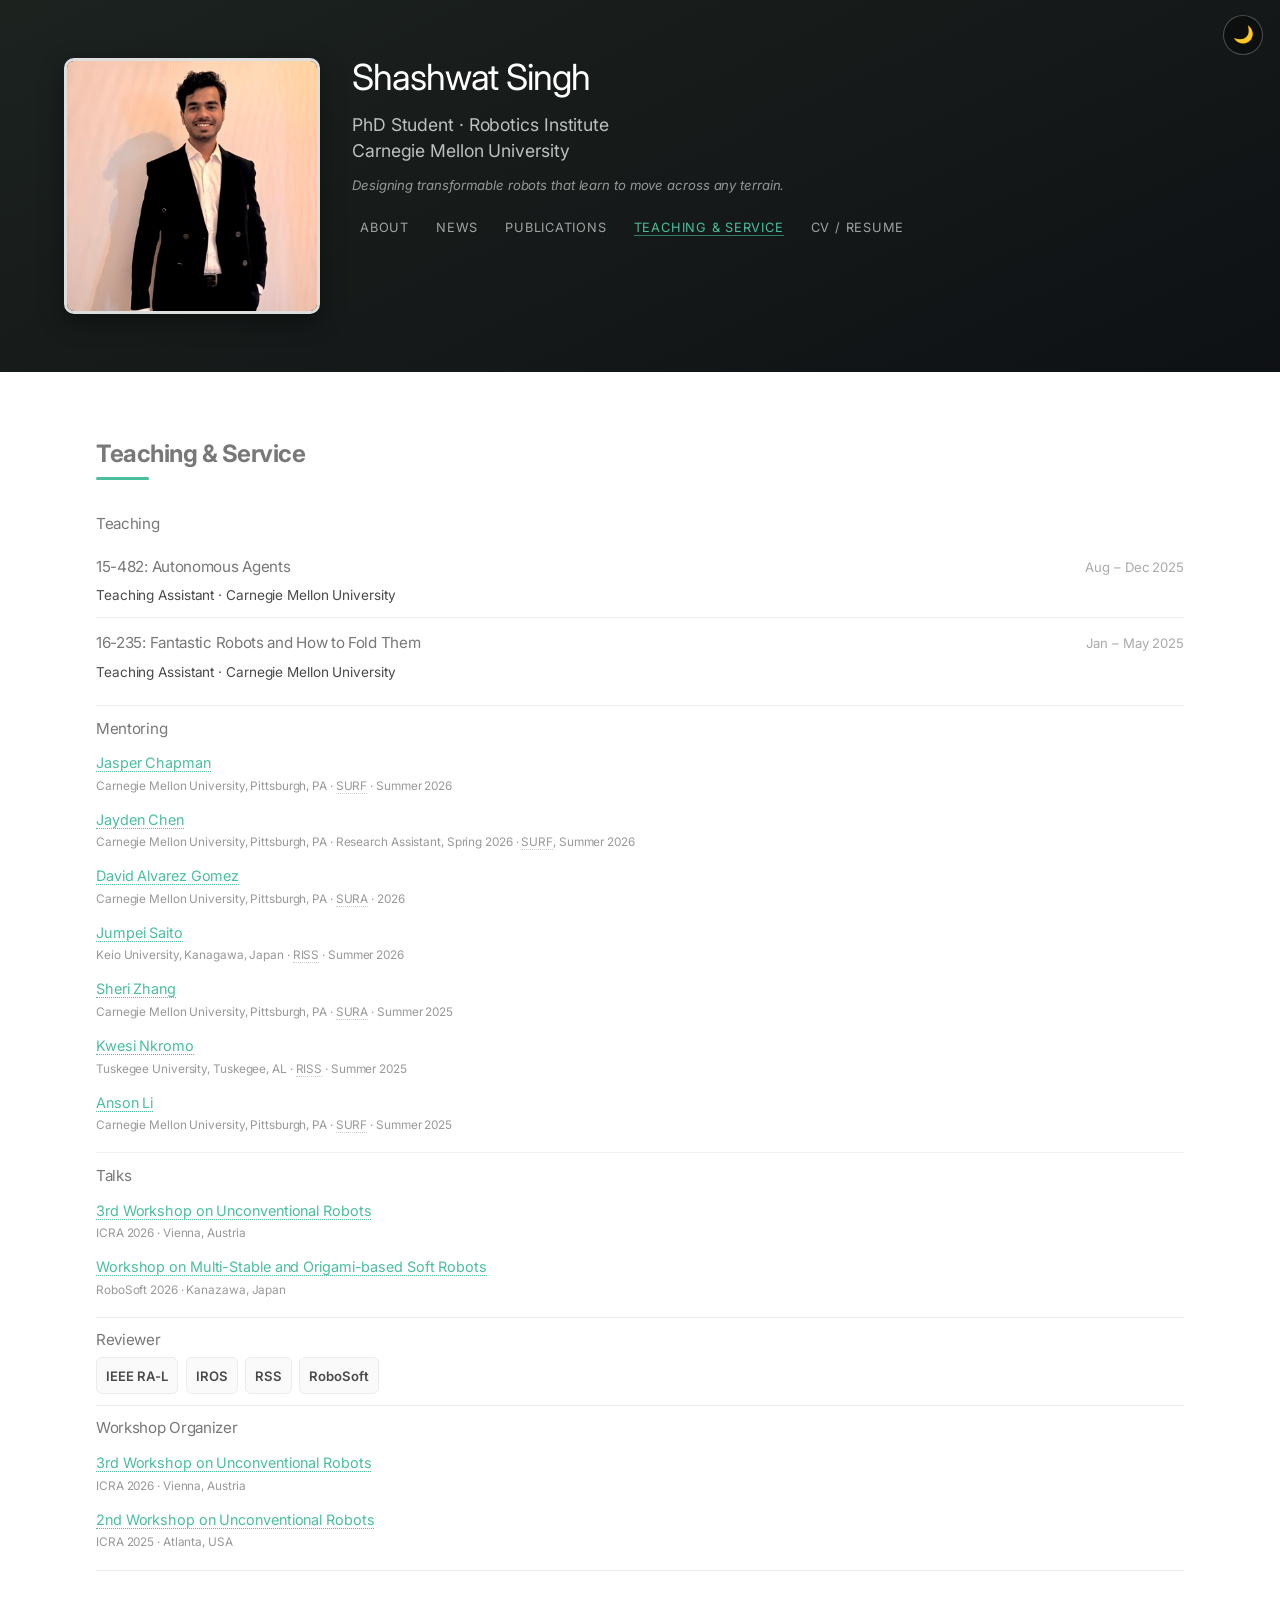
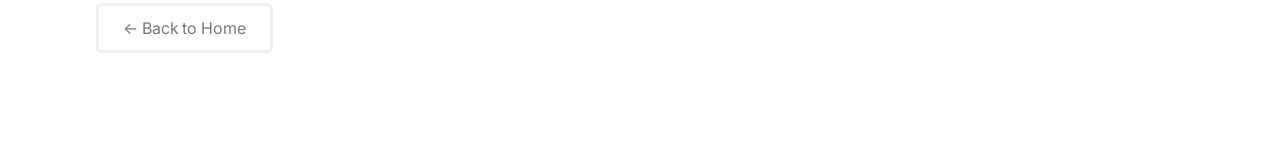
==== teaching-service.html @ 006ed3b5 "mentoring information" ====
<!DOCTYPE HTML>
<html lang="en">
	<head>
		<title>Teaching &amp; Service — Shashwat Singh</title>
		<meta charset="utf-8" />
		<meta name="viewport" content="width=device-width, initial-scale=1" />

		<!-- SEO -->
		<meta name="description" content="Academic service of Shashwat Singh — invited talks, journal and conference reviewing (RA-L, IROS, RSS, RoboSoft), and workshop organization on unconventional robots." />
		<meta name="author" content="Shashwat Singh" />
		<link rel="canonical" href="https://shashwatsing.github.io/shashwat/teaching-service.html" />

		<!-- Open Graph / social sharing -->
		<meta property="og:type" content="website" />
		<meta property="og:title" content="Teaching &amp; Service — Shashwat Singh" />
		<meta property="og:description" content="Teaching assistantships at CMU, undergraduate mentoring, invited talks, reviewing, and workshop organization." />
		<meta property="og:image" content="https://shashwatsing.github.io/shashwat/images/shashwat.JPG" />
		<meta property="og:url" content="https://shashwatsing.github.io/shashwat/teaching-service.html" />

		<!-- Twitter Card -->
		<meta name="twitter:card" content="summary_large_image" />
		<meta name="twitter:title" content="Teaching &amp; Service — Shashwat Singh" />
		<meta name="twitter:description" content="Teaching assistantships at CMU, undergraduate mentoring, invited talks, reviewing, and workshop organization." />
		<meta name="twitter:image" content="https://shashwatsing.github.io/shashwat/images/shashwat.JPG" />

		<!-- Favicon (inline SVG, no extra file needed) -->
		<link rel="icon" href="data:image/svg+xml,%3Csvg xmlns='http://www.w3.org/2000/svg' viewBox='0 0 100 100'%3E%3Crect width='100' height='100' rx='20' fill='%2349bf9d'/%3E%3Ctext x='50' y='68' font-size='60' font-family='Arial,sans-serif' font-weight='bold' text-anchor='middle' fill='white'%3ES%3C/text%3E%3C/svg%3E" />

		<!-- Typography -->
		<link rel="preconnect" href="https://fonts.googleapis.com" />
		<link rel="preconnect" href="https://fonts.gstatic.com" crossorigin />
		<link rel="stylesheet" href="https://fonts.googleapis.com/css2?family=Inter:wght@400;500;600;700;800&display=swap" />

		<link rel="stylesheet" href="assets/css/main.css" />
		<link rel="stylesheet" href="assets/css/custom.css" />
		<script>
			(function() {
				var saved = localStorage.getItem('theme');
				var prefersDark = window.matchMedia && window.matchMedia('(prefers-color-scheme: dark)').matches;
				if (saved === 'dark' || (!saved && prefersDark)) {
					document.documentElement.classList.add('dark-mode');
				}
			})();
		</script>
	</head>
	<body class="is-preload">

		<button id="theme-toggle" aria-label="Toggle dark/light mode">🌙</button>

		<!-- Header Banner -->
		<header id="header">
			<div class="inner">
				<div class="profile-photo">
					<img src="images/shashwat.JPG" alt="Shashwat Singh" />
				</div>
				<div class="profile-intro">
					<h1>Shashwat Singh</h1>
					<p class="profile-role">
						PhD Student &middot; Robotics Institute<br />
						Carnegie Mellon University
					</p>
					<p class="profile-tagline">
						Designing transformable robots that learn to move across any terrain.
					</p>
					<nav>
						<ul>
							<li><a href="index.html#about">About</a></li>
							<li><a href="index.html#news">News</a></li>
							<li><a href="index.html#publications">Publications</a></li>
								<li><a href="teaching-service.html" class="nav-current">Teaching &amp; Service</a></li>
							<li><a href="assets/docs/resume.pdf" target="_blank">CV / Resume</a></li>
						</ul>
					</nav>
					<ul class="icons" style="margin-top: 0.9em;">
						<li><a href="mailto:shashwa3@andrew.cmu.edu" class="icon solid fa-envelope"><span class="label">Email</span></a></li>
						<li><a href="https://scholar.google.com/citations?user=gsQYr64AAAAJ&hl=en" class="icon solid fa-graduation-cap"><span class="label">Google Scholar</span></a></li>
						<li><a href="https://github.com/shashwatsing" class="icon brands fa-github"><span class="label">Github</span></a></li>
						<li><a href="https://www.linkedin.com/in/shashwat-1singh" class="icon brands fa-linkedin"><span class="label">LinkedIn</span></a></li>
						<li><a href="https://x.com/ShashwatRa" class="icon brands fa-x-twitter"><span class="label">X (Twitter)</span></a></li>
					</ul>
				</div>
			</div>
		</header>

		<!-- Main -->
		<div id="main">

			<!-- Teaching & Service -->
			<section id="service">
				<h2>Teaching &amp; Service</h2>

				<div class="service-block">
					<h4>Teaching</h4>
					<div class="teaching-entry">
						<div class="teaching-info">
							<h4>15-482: Autonomous Agents</h4>
							<p>Teaching Assistant &middot; Carnegie Mellon University</p>
						</div>
						<span class="teaching-period">Aug – Dec 2025</span>
					</div>
					<div class="teaching-entry">
						<div class="teaching-info">
							<h4>16-235: Fantastic Robots and How to Fold Them</h4>
							<p>Teaching Assistant &middot; Carnegie Mellon University</p>
						</div>
						<span class="teaching-period">Jan – May 2025</span>
					</div>
				</div>

				<div class="service-block">
					<h4>Mentoring</h4>
					<ul>
						<li>
							<a href="https://www.linkedin.com/in/jasper-chapman/">Jasper Chapman</a>
							<div class="service-note">Carnegie Mellon University, Pittsburgh, PA &middot; <a href="https://www.cmu.edu/uro/summer%20research%20fellowships/SURF/">SURF</a> &middot; Summer 2026</div>
						</li>
						<li>
							<a href="https://www.linkedin.com/in/jayden-chen-3038a22a7/">Jayden Chen</a>
							<div class="service-note">Carnegie Mellon University, Pittsburgh, PA &middot; Research Assistant, Spring 2026 &middot; <a href="https://www.cmu.edu/uro/summer%20research%20fellowships/SURF/">SURF</a>, Summer 2026</div>
						</li>
						<li>
							<a href="https://www.linkedin.com/in/davidalvgom/">David Alvarez Gomez</a>
							<div class="service-note">Carnegie Mellon University, Pittsburgh, PA &middot; <a href="https://www.cmu.edu/uro/summer%20research%20fellowships/sura/index.html">SURA</a> &middot; 2026</div>
						</li>
						<li>
							<a href="https://jumpei.dev/about/">Jumpei Saito</a>
							<div class="service-note">Keio University, Kanagawa, Japan &middot; <a href="https://riss.ri.cmu.edu">RISS</a> &middot; Summer 2026</div>
						</li>
						<li>
							<a href="https://www.linkedin.com/in/sheri-zhang/">Sheri Zhang</a>
							<div class="service-note">Carnegie Mellon University, Pittsburgh, PA &middot; <a href="https://www.cmu.edu/uro/summer%20research%20fellowships/sura/index.html">SURA</a> &middot; Summer 2025</div>
						</li>
						<li>
							<a href="https://www.linkedin.com/in/kwesi-nkromo-184957307/">Kwesi Nkromo</a>
							<div class="service-note">Tuskegee University, Tuskegee, AL &middot; <a href="https://riss.ri.cmu.edu">RISS</a> &middot; Summer 2025</div>
						</li>
						<li>
							<a href="https://www.linkedin.com/in/anson4-li/">Anson Li</a>
							<div class="service-note">Carnegie Mellon University, Pittsburgh, PA &middot; <a href="https://www.cmu.edu/uro/summer%20research%20fellowships/SURF/">SURF</a> &middot; Summer 2025</div>
						</li>
					</ul>
				</div>

				<div class="service-block">
					<h4>Talks</h4>
					<ul>
						<li>
							<a href="https://sites.google.com/andrew.cmu.edu/icra26-3rd-unconv-robots/home">3rd Workshop on Unconventional Robots</a>
							<div class="service-note">ICRA 2026 &middot; Vienna, Austria</div>
						</li>
						<li>
							<a href="https://www.bimultistabilityworkshop.com">Workshop on Multi-Stable and Origami-based Soft Robots</a>
							<div class="service-note">RoboSoft 2026 &middot; Kanazawa, Japan</div>
						</li>
					</ul>
				</div>

				<div class="service-block">
					<h4>Reviewer</h4>
					<div class="service-venues">
						<span class="service-venue">IEEE RA-L</span>
						<span class="service-venue">IROS</span>
						<span class="service-venue">RSS</span>
						<span class="service-venue">RoboSoft</span>
					</div>
				</div>

				<div class="service-block">
					<h4>Workshop Organizer</h4>
					<ul>
						<li>
							<a href="https://sites.google.com/andrew.cmu.edu/icra26-3rd-unconv-robots/home">3rd Workshop on Unconventional Robots</a>
							<div class="service-note">ICRA 2026 &middot; Vienna, Austria</div>
						</li>
						<li>
							<a href="https://sites.google.com/andrew.cmu.edu/2nd-unconventional-robots/home">2nd Workshop on Unconventional Robots</a>
							<div class="service-note">ICRA 2025 &middot; Atlanta, USA</div>
						</li>
					</ul>
				</div>

				<ul class="actions" style="margin-top: 2em;">
					<li><a href="index.html" class="button">&larr; Back to Home</a></li>
				</ul>
			</section>

		</div>

		<script src="assets/js/site.js"></script>

		<!-- Scripts -->
		<script src="assets/js/jquery.min.js"></script>
		<script src="assets/js/jquery.poptrox.min.js"></script>
		<script src="assets/js/browser.min.js"></script>
		<script src="assets/js/breakpoints.min.js"></script>
		<script src="assets/js/util.js"></script>
		<script src="assets/js/main.js"></script>

	</body>
</html>
---- assets/css/custom.css ----
/* ── Dark mode ── */
html.dark-mode body {
	background: #1a1a1a;
}
html.dark-mode body,
html.dark-mode input,
html.dark-mode select,
html.dark-mode textarea {
	color: #b8b8b8;
}
html.dark-mode strong, html.dark-mode b { color: #d0d0d0; }
html.dark-mode h1, html.dark-mode h2, html.dark-mode h3,
html.dark-mode h4, html.dark-mode h5, html.dark-mode h6 { color: #c8c8c8; }
html.dark-mode hr { border-bottom-color: #2a2a2a; }
html.dark-mode code { background: #242424; border-color: #333; }
html.dark-mode .box { border-color: #2a2a2a; }
html.dark-mode ul.alt li { border-top-color: #2a2a2a; }
html.dark-mode .button,
html.dark-mode input[type="submit"],
html.dark-mode input[type="reset"],
html.dark-mode input[type="button"] { border-color: #444; color: #aaa !important; }
html.dark-mode .button:hover,
html.dark-mode input[type="submit"]:hover,
html.dark-mode input[type="reset"]:hover,
html.dark-mode input[type="button"]:hover { border-color: #49bf9d; color: #49bf9d !important; }
html.dark-mode table tbody tr { border-color: #2a2a2a; }
html.dark-mode table tbody tr:nth-child(2n+1) { background-color: #242424; }
html.dark-mode table th { color: #c0c0c0; }
html.dark-mode table thead { border-bottom-color: #2a2a2a; }
html.dark-mode #main > section { border-top-color: #2a2a2a; }
html.dark-mode header p { color: #888; }
/* inline-style overrides */
html.dark-mode .news-list li { border-bottom-color: #2a2a2a; }
html.dark-mode .pub-year { color: #c0c0c0; border-bottom-color: #2a2a2a; }
html.dark-mode .pub-title { color: #d8d8d8; }
html.dark-mode .pub-authors { color: #aaa; }
html.dark-mode .pub-authors strong { color: #d0d0d0; }
html.dark-mode .pub-venue { color: #888; }
html.dark-mode .pub-thumb img,
html.dark-mode .pub-thumb video { border-color: #2a2a2a; }
html.dark-mode .pub-thumb-placeholder { background: #242424; border-color: #333; color: #555; }
html.dark-mode .teaching-entry { border-bottom-color: #2a2a2a; }
html.dark-mode .teaching-info h4 { color: #c8c8c8; }
html.dark-mode .teaching-info p { color: #888; }
html.dark-mode .edu-entry h4 { color: #c8c8c8; }
html.dark-mode .edu-meta { color: #aaa; }
html.dark-mode hr.sec-divider { border-top-color: #2a2a2a; }

/* ── Toggle button ── */
#theme-toggle {
	position: fixed;
	top: 0.9em;
	right: 1em;
	z-index: 1000;
	background: rgba(0,0,0,0.35);
	border: 1px solid rgba(255,255,255,0.25);
	border-radius: 50%;
	width: 2.4em;
	height: 2.4em;
	cursor: pointer;
	display: flex;
	align-items: center;
	justify-content: center;
	font-size: 1.05em;
	line-height: 1;
	color: #fff;
	transition: background 0.2s;
	padding: 0;
}
#theme-toggle:hover { background: rgba(0,0,0,0.55); }

/* Navigation in header banner */
#header nav {
	margin-top: 1em;
}
#header nav ul {
	list-style: none;
	padding: 0;
	margin: 0;
	display: flex;
	flex-wrap: wrap;
	gap: 0.4em 1.2em;
}
#header nav ul li a {
	color: rgba(255,255,255,0.6);
	font-size: 0.8em;
	text-decoration: none;
	border-bottom: none;
	letter-spacing: 0.06em;
	text-transform: uppercase;
	transition: color 0.2s;
}
#header nav ul li a:hover {
	color: #fff;
}

/* Section spacing */
#main section {
	margin-bottom: 3em;
}

/* News — vertical timeline */
.news-list {
	list-style: none;
	padding: 0;
	margin: 0;
	position: relative;
}
/* the running line */
.news-list::before {
	content: "";
	position: absolute;
	left: 6em;
	top: 0.9em;
	bottom: 0.9em;
	width: 2px;
	background: #e6e6e6;
}
.news-list li {
	position: relative;
	display: flex;
	gap: 0;
	padding: 0.5em 0;
	align-items: baseline;
	font-size: 0.95em;
}
.news-date {
	width: 6em;
	min-width: 6em;
	padding-right: 1em;
	text-align: right;
	white-space: nowrap;
	color: #aaa;
	font-size: 0.85em;
	flex-shrink: 0;
}
.news-list li > span:last-child {
	flex: 1;
	padding-left: 1.4em;
}
.award-badge {
	font-weight: 600;
}

html.dark-mode .news-list::before { background: #333; }

/* Scrollable window — ~4 items, scroll for the rest */
.news-scroll {
	max-height: 11em;
	overflow-y: auto;
	padding-right: 0.6em;
	scrollbar-width: thin;
	scrollbar-color: #cfcfcf transparent;
}
.news-scroll::-webkit-scrollbar { width: 7px; }
.news-scroll::-webkit-scrollbar-thumb {
	background: #cfcfcf;
	border-radius: 4px;
}
.news-scroll::-webkit-scrollbar-track { background: transparent; }
html.dark-mode .news-scroll { scrollbar-color: #3a3a3a transparent; }
html.dark-mode .news-scroll::-webkit-scrollbar-thumb { background: #3a3a3a; }

/* Publications */
.pub-year {
	font-size: 1.1em;
	font-weight: 700;
	color: #444;
	margin: 1.5em 0 0.8em;
	padding-bottom: 0.3em;
	border-bottom: 2px solid #eee;
}
.pub-entry {
	display: flex;
	gap: 1.2em;
	margin-bottom: 1.6em;
	align-items: flex-start;
}
.pub-thumb {
	flex: 0 0 260px;
	width: 260px;
}
.pub-thumb img {
	width: 100%;
	height: 160px;
	object-fit: cover;
	border-radius: 6px;
	display: block;
	border: 1px solid #e8e8e8;
}
.pub-thumb video {
	width: 100%;
	height: auto;
	border-radius: 6px;
	display: block;
	border: 1px solid #e8e8e8;
}
.pub-thumb-placeholder {
	width: 260px;
	height: 160px;
	background: #f4f4f4;
	border: 1px dashed #ccc;
	border-radius: 6px;
	display: flex;
	align-items: center;
	justify-content: center;
	color: #bbb;
	font-size: 2em;
}
.pub-content {
	flex: 1;
	border-left: 3px solid transparent;
	padding-left: 0.8em;
	transition: border-color 0.2s;
}
.pub-entry:hover .pub-content {
	border-left-color: #49bf9d;
}
.pub-title {
	font-weight: 600;
	color: #333;
	margin-bottom: 0.2em;
	line-height: 1.4;
}
.pub-authors {
	color: #666;
	font-size: 0.88em;
	margin-bottom: 0.15em;
}
.pub-authors strong {
	color: #222;
	font-weight: 700;
}
.pub-venue {
	color: #888;
	font-size: 0.85em;
	font-style: italic;
	margin-bottom: 0.4em;
}
.pub-links {
	display: flex;
	flex-wrap: wrap;
	gap: 0.4em;
	margin-top: 0.4em;
	align-items: center;
}
.pub-badge {
	display: inline-block;
	font-size: 0.78em;
	font-weight: 600;
	color: #b8860b;
	margin-top: 0.3em;
}

/* Education */
.edu-entry {
	margin-bottom: 1.2em;
}
.edu-entry h4 {
	margin-bottom: 0.1em;
	color: #333;
}
.edu-meta {
	color: #666;
	font-size: 0.88em;
	line-height: 1.5;
}
.edu-period {
	color: #aaa;
	font-size: 0.85em;
}

/* Teaching */
.teaching-entry {
	display: flex;
	justify-content: space-between;
	align-items: baseline;
	padding: 0.7em 0;
	border-bottom: 1px solid #f0f0f0;
	gap: 1em;
}
.teaching-entry:last-child {
	border-bottom: none;
}
.teaching-info h4 {
	margin: 0 0 0.1em;
	font-size: 0.95em;
}
.teaching-info p {
	margin: 0;
	color: #888;
	font-size: 0.85em;
}
.teaching-period {
	color: #aaa;
	font-size: 0.82em;
	white-space: nowrap;
	flex-shrink: 0;
}

/* Academic Service */
.service-block {
	padding: 0.7em 0;
	border-bottom: 1px solid #f0f0f0;
}
.service-block:last-child {
	border-bottom: none;
}
.service-block h4 {
	margin: 0 0 0.35em;
	font-size: 0.95em;
}
.service-block ul {
	list-style: none;
	margin: 0;
	padding: 0;
}
.service-block ul li {
	padding: 0.15em 0;
	font-size: 0.9em;
	color: #666;
}
.service-venues {
	display: flex;
	flex-wrap: wrap;
	gap: 0.45em;
	margin: 0;
}
.service-venue {
	display: inline-block;
	font-size: 0.82em;
	font-weight: 600;
	color: #4a4a4a;
	background: #fafafa;
	border: 1px solid #ececec;
	border-radius: 6px;
	padding: 0.25em 0.7em;
}
.service-note {
	color: #999;
	font-size: 0.82em;
	margin-top: 0.15em;
}
html.dark-mode .service-block { border-bottom-color: #2a2a2a; }
html.dark-mode .service-block h4 { color: #c8c8c8; }
html.dark-mode .service-block ul li { color: #a0a0a0; }
html.dark-mode .service-venue {
	color: #b8b8b8;
	background: #202020;
	border-color: #2c2c2c;
}
html.dark-mode .service-note { color: #777; }

hr.sec-divider {
	border: none;
	border-top: 1px solid #e8e8e8;
	margin: 1em 0 1.5em;
}

/* Profile photo — bigger, square */
#header .profile-photo {
	flex: 0 0 11em;
}
#header .profile-photo img {
	border-radius: 10px;
	height: 16em;
	width: 16em;
}

/* Social icons in header */
#header .icons a {
	color: rgba(255,255,255,0.5);
}
#header .icons a:hover {
	color: #fff;
}

/* ─────────────────────────────────────────────
   Refined academic polish — typography + cards
   ───────────────────────────────────────────── */

/* Typography: Inter everywhere, calmer reading rhythm */
body,
input, select, textarea {
	font-family: "Inter", "Source Sans Pro", Helvetica, sans-serif;
	letter-spacing: -0.006em;
}
h1, h2, h3, h4, h5, h6 {
	font-family: "Inter", "Source Sans Pro", Helvetica, sans-serif;
	letter-spacing: -0.02em;
}
#main {
	font-size: 16px;
}
#main p, #main li {
	line-height: 1.65;
}
#main p {
	color: #4a4a4a;
}
html.dark-mode #main p { color: #b0b0b0; }

/* Section headers: weight + a short accent underline */
#main header.major h2,
#main > section > h2 {
	font-weight: 700;
	font-size: 1.5em;
	letter-spacing: -0.02em;
	position: relative;
	padding-bottom: 0.35em;
	margin-bottom: 0.9em;
}
#main header.major h2::after,
#main > section > h2::after {
	content: "";
	position: absolute;
	left: 0;
	bottom: 0;
	width: 2.2em;
	height: 3px;
	border-radius: 3px;
	background: #49bf9d;
}

/* Smooth anchor scrolling for the nav links */
html { scroll-behavior: smooth; }

/* Publication entries → cards with a soft hover lift */
.pub-entry {
	background: #fafafa;
	border: 1px solid #ececec;
	border-radius: 10px;
	padding: 1em;
	gap: 1.1em;
	transition: transform 0.18s ease, box-shadow 0.18s ease, border-color 0.18s ease;
}
.pub-entry:hover {
	transform: translateY(-3px);
	box-shadow: 0 10px 26px rgba(0,0,0,0.08);
	border-color: #d8d8d8;
}
.pub-thumb img,
.pub-thumb video {
	border-radius: 8px;
}
/* Keep the existing green accent, tie it to the card */
.pub-content {
	border-left-width: 0;
	padding-left: 0;
}
.pub-entry:hover .pub-content {
	border-left-color: transparent;
}

html.dark-mode .pub-entry {
	background: #202020;
	border-color: #2c2c2c;
}
html.dark-mode .pub-entry:hover {
	box-shadow: 0 10px 26px rgba(0,0,0,0.4);
	border-color: #3a3a3a;
}

/* Buttons: consistent rounding to match cards */
.button.small { border-radius: 6px; }

/* ─────────────────────────────────────────────
   Hero banner + color
   ───────────────────────────────────────────── */

/* Teal-tinted gradient over the photo so text/icons pop */
#header {
	background-image:
		linear-gradient(155deg, rgba(23,54,49,0.35) 0%, rgba(12,16,20,0.86) 100%),
		url("assets/css/images/overlay.png"),
		url("images/bg.jpg");
	background-size: cover, auto, cover;
	background-position: center, top left, center;
	background-repeat: no-repeat, repeat, no-repeat;
}

/* Profile photo: soft ring + depth */
#header .profile-photo img {
	border: 3px solid rgba(255,255,255,0.85);
	box-shadow: 0 8px 24px rgba(0,0,0,0.4);
}

/* Name + role hierarchy */
#header h1 {
	font-weight: 800;
	letter-spacing: -0.03em;
}
#header .profile-role {
	color: rgba(255,255,255,0.72);
}
.profile-tagline {
	color: rgba(255,255,255,0.55);
	font-size: 0.82em;
	font-style: italic;
	line-height: 1.5;
	margin: 0.55em 0 0;
}

/* Unified award accent (amber that sits well beside the teal) */
.award-badge, .pub-badge { color: #bf9b30; }
html.dark-mode .award-badge,
html.dark-mode .pub-badge { color: #d4ad3d; }

/* Current page in nav */
#header nav ul li a.nav-current {
	color: #49bf9d;
	border-bottom: 1px solid rgba(73,191,157,0.6);
}

/* Mentoring / talks list entries with a sub-line */
.service-block ul li:has(.service-note) {
	padding: 0.4em 0;
}
.service-note a {
	color: inherit;
	border-bottom: 1px dotted rgba(0,0,0,0.2);
}
.service-note a:hover {
	color: #49bf9d;
	border-bottom-color: #49bf9d;
}
html.dark-mode .service-note a { border-bottom-color: rgba(255,255,255,0.2); }
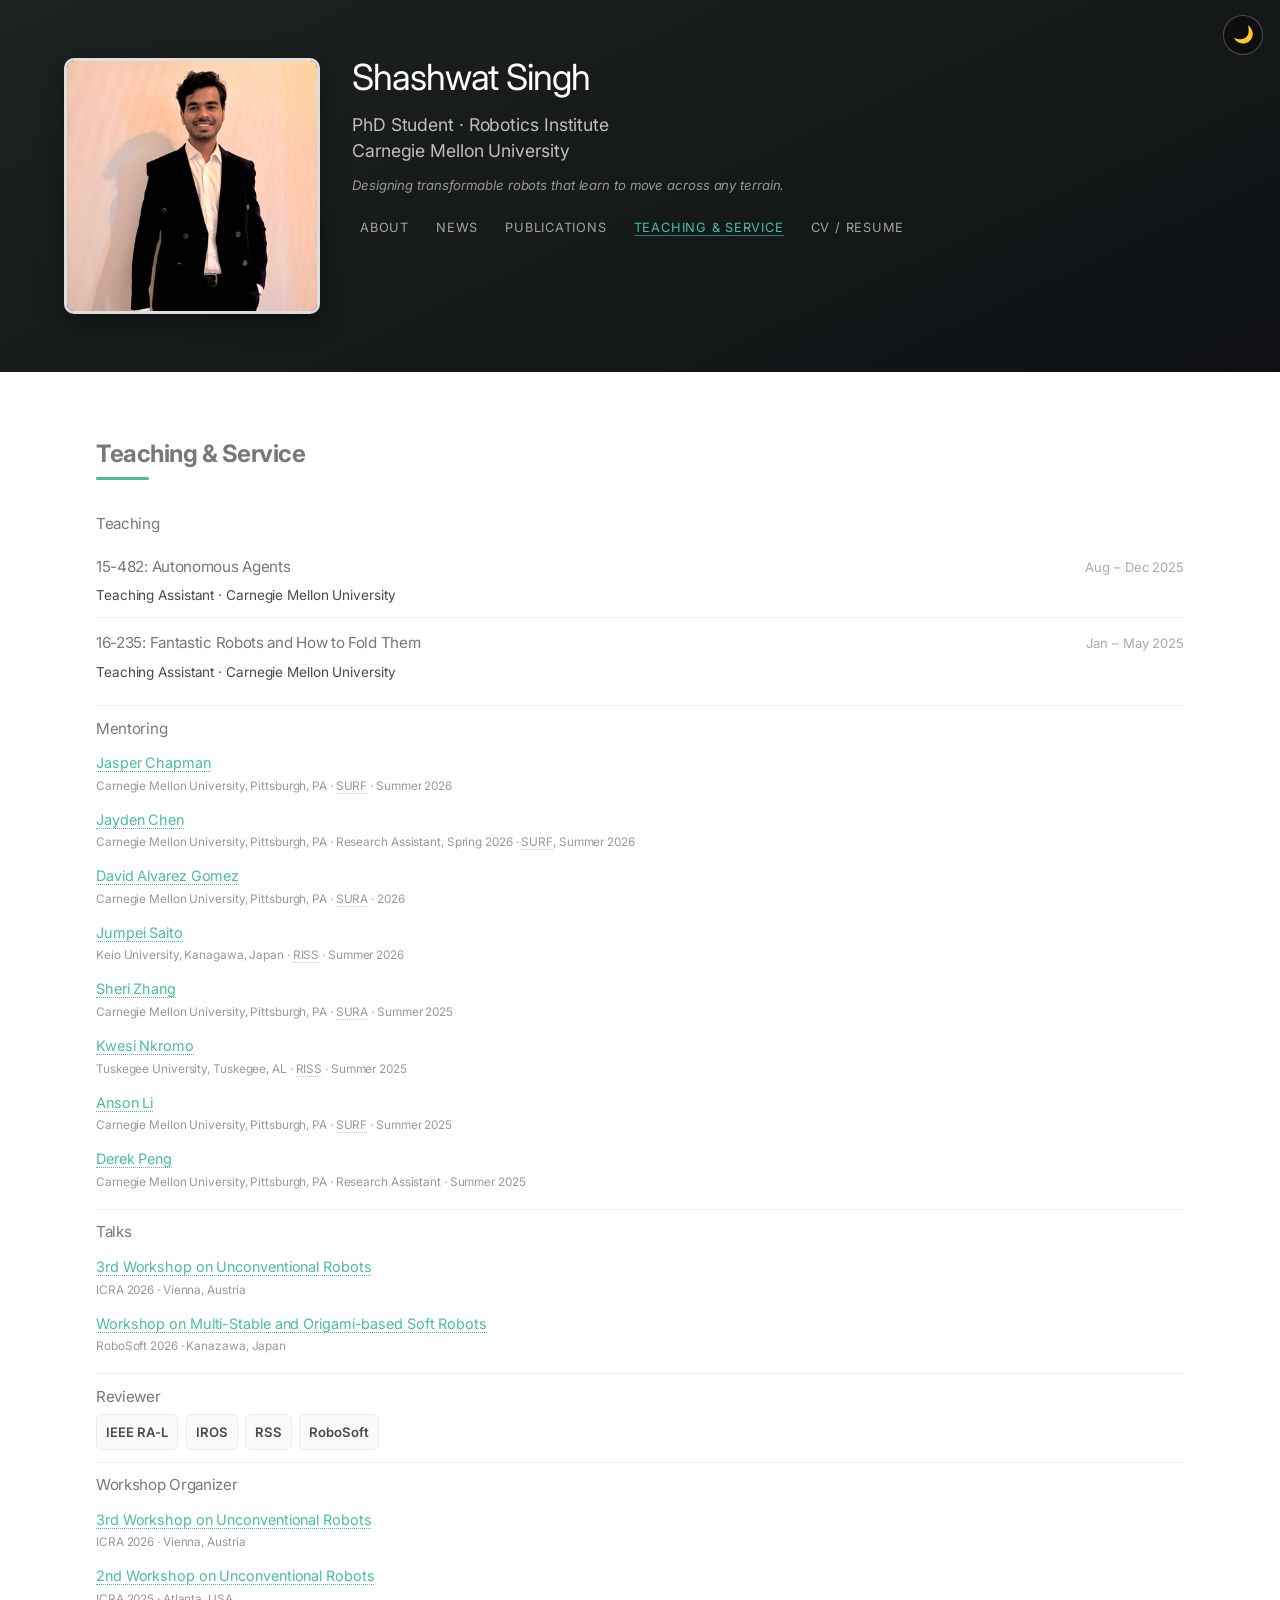
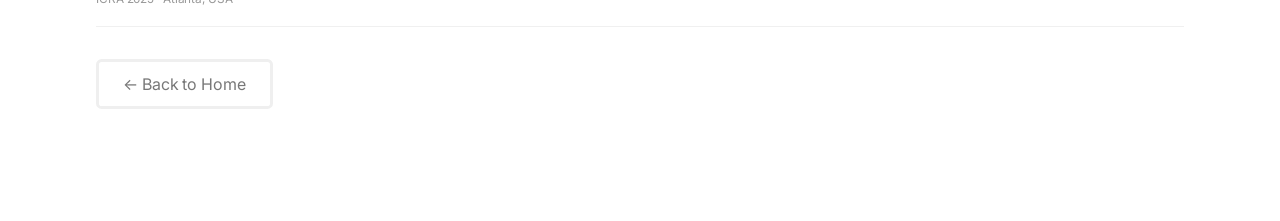
==== commit 4941b690: "Resume added" ====
--- a/teaching-service.html
+++ b/teaching-service.html
@@ -138,6 +138,10 @@
 							<a href="https://www.linkedin.com/in/anson4-li/">Anson Li</a>
 							<div class="service-note">Carnegie Mellon University, Pittsburgh, PA &middot; <a href="https://www.cmu.edu/uro/summer%20research%20fellowships/SURF/">SURF</a> &middot; Summer 2025</div>
 						</li>
+						<li>
+							<a href="https://www.linkedin.com/in/derekpeng303/">Derek Peng</a>
+							<div class="service-note">Carnegie Mellon University, Pittsburgh, PA &middot; Research Assistant &middot; Summer 2025</div>
+						</li>
 					</ul>
 				</div>
 
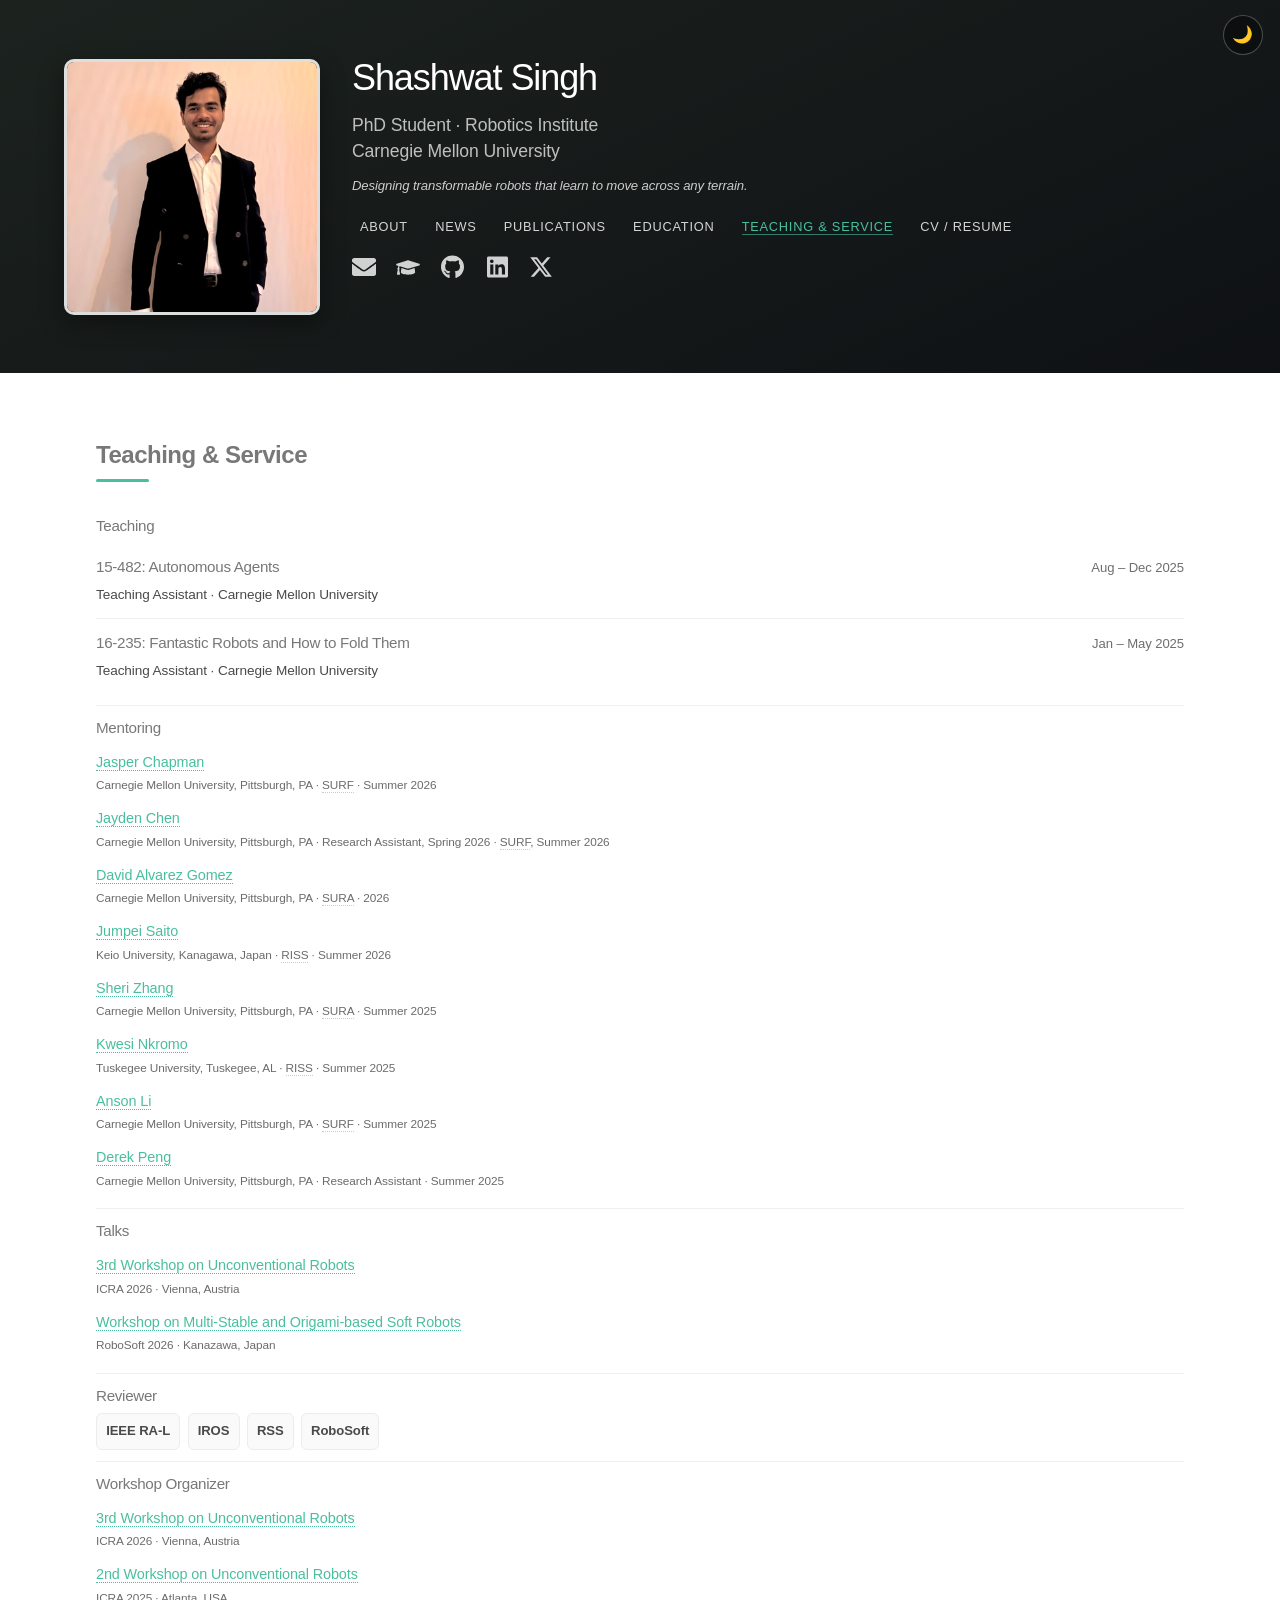
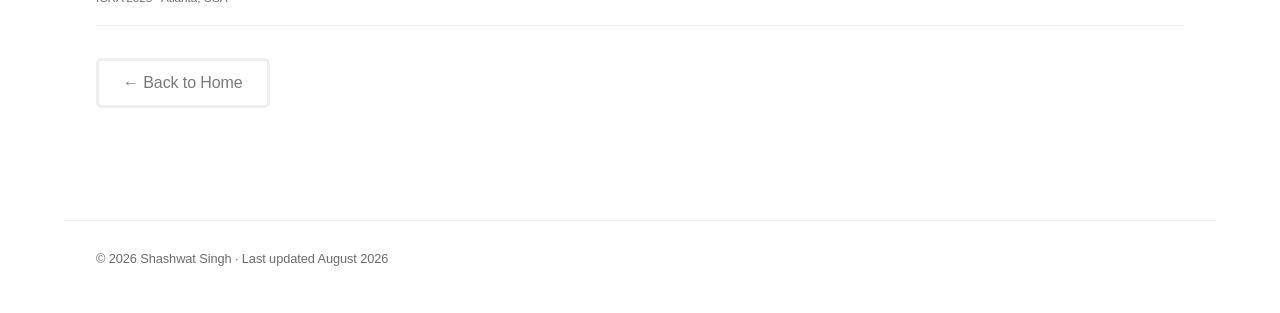
==== commit 0f3b553d: "Site overhaul: responsive layout, performance, accessibility, SEO Layout and responsiveness: - Add b" ====
--- a/teaching-service.html
+++ b/teaching-service.html
@@ -4,32 +4,36 @@
 		<title>Teaching &amp; Service — Shashwat Singh</title>
 		<meta charset="utf-8" />
 		<meta name="viewport" content="width=device-width, initial-scale=1" />
+		<meta name="color-scheme" content="light dark" />
+		<meta name="theme-color" content="#ffffff" media="(prefers-color-scheme: light)" />
+		<meta name="theme-color" content="#1a1a1a" media="(prefers-color-scheme: dark)" />
 
 		<!-- SEO -->
 		<meta name="description" content="Academic service of Shashwat Singh — invited talks, journal and conference reviewing (RA-L, IROS, RSS, RoboSoft), and workshop organization on unconventional robots." />
 		<meta name="author" content="Shashwat Singh" />
-		<link rel="canonical" href="https://shashwatsing.github.io/shashwat/teaching-service.html" />
+		<link rel="canonical" href="https://shashwatsing.github.io/teaching-service.html" />
 
 		<!-- Open Graph / social sharing -->
 		<meta property="og:type" content="website" />
 		<meta property="og:title" content="Teaching &amp; Service — Shashwat Singh" />
 		<meta property="og:description" content="Teaching assistantships at CMU, undergraduate mentoring, invited talks, reviewing, and workshop organization." />
-		<meta property="og:image" content="https://shashwatsing.github.io/shashwat/images/shashwat.JPG" />
-		<meta property="og:url" content="https://shashwatsing.github.io/shashwat/teaching-service.html" />
+		<meta property="og:image" content="https://shashwatsing.github.io/images/social-card.jpg" />
+		<meta property="og:url" content="https://shashwatsing.github.io/teaching-service.html" />
+		<meta property="og:image:width" content="1200" />
+		<meta property="og:image:height" content="630" />
 
 		<!-- Twitter Card -->
 		<meta name="twitter:card" content="summary_large_image" />
 		<meta name="twitter:title" content="Teaching &amp; Service — Shashwat Singh" />
 		<meta name="twitter:description" content="Teaching assistantships at CMU, undergraduate mentoring, invited talks, reviewing, and workshop organization." />
-		<meta name="twitter:image" content="https://shashwatsing.github.io/shashwat/images/shashwat.JPG" />
+		<meta name="twitter:image" content="https://shashwatsing.github.io/images/social-card.jpg" />
 
 		<!-- Favicon (inline SVG, no extra file needed) -->
 		<link rel="icon" href="data:image/svg+xml,%3Csvg xmlns='http://www.w3.org/2000/svg' viewBox='0 0 100 100'%3E%3Crect width='100' height='100' rx='20' fill='%2349bf9d'/%3E%3Ctext x='50' y='68' font-size='60' font-family='Arial,sans-serif' font-weight='bold' text-anchor='middle' fill='white'%3ES%3C/text%3E%3C/svg%3E" />
 
-		<!-- Typography -->
-		<link rel="preconnect" href="https://fonts.googleapis.com" />
-		<link rel="preconnect" href="https://fonts.gstatic.com" crossorigin />
-		<link rel="stylesheet" href="https://fonts.googleapis.com/css2?family=Inter:wght@400;500;600;700;800&display=swap" />
+		<!-- Typography (self-hosted Inter — no third-party request) -->
+		<link rel="preload" href="assets/webfonts/inter-latin.woff2" as="font" type="font/woff2" crossorigin />
+		<link rel="stylesheet" href="assets/css/fonts.css" />
 
 		<link rel="stylesheet" href="assets/css/main.css" />
 		<link rel="stylesheet" href="assets/css/custom.css" />
@@ -45,7 +49,9 @@
 	</head>
 	<body class="is-preload">
 
-		<button id="theme-toggle" aria-label="Toggle dark/light mode">🌙</button>
+		<a class="skip-link" href="#main">Skip to content</a>
+
+		<button id="theme-toggle" type="button" aria-pressed="false" aria-label="Switch to dark mode">🌙</button>
 
 		<!-- Header Banner -->
 		<header id="header">
@@ -67,8 +73,9 @@
 							<li><a href="index.html#about">About</a></li>
 							<li><a href="index.html#news">News</a></li>
 							<li><a href="index.html#publications">Publications</a></li>
-								<li><a href="teaching-service.html" class="nav-current">Teaching &amp; Service</a></li>
-							<li><a href="assets/docs/resume.pdf" target="_blank">CV / Resume</a></li>
+							<li><a href="index.html#education">Education</a></li>
+							<li><a href="teaching-service.html" class="nav-current" aria-current="page">Teaching &amp; Service</a></li>
+							<li><a href="assets/docs/resume.pdf" target="_blank" rel="noopener">CV / Resume</a></li>
 						</ul>
 					</nav>
 					<ul class="icons" style="margin-top: 0.9em;">
@@ -83,7 +90,7 @@
 		</header>
 
 		<!-- Main -->
-		<div id="main">
+		<main id="main">
 
 			<!-- Teaching & Service -->
 			<section id="service">
@@ -188,17 +195,13 @@
 				</ul>
 			</section>
 
-		</div>
+		</main>
+
+		<footer id="site-footer">
+			<p>&copy; 2026 Shashwat Singh &middot; Last updated August 2026</p>
+		</footer>
 
 		<script src="assets/js/site.js"></script>
-
-		<!-- Scripts -->
-		<script src="assets/js/jquery.min.js"></script>
-		<script src="assets/js/jquery.poptrox.min.js"></script>
-		<script src="assets/js/browser.min.js"></script>
-		<script src="assets/js/breakpoints.min.js"></script>
-		<script src="assets/js/util.js"></script>
-		<script src="assets/js/main.js"></script>
 
 	</body>
 </html>
--- a/assets/css/fonts.css
+++ b/assets/css/fonts.css
@@ -0,0 +1,23 @@
+/* Inter (variable, weights 400-800), self-hosted.
+   SIL Open Font License 1.1 — https://github.com/rsms/inter
+   Subset to latin + latin-ext; regenerate from Google Fonts if more coverage is needed. */
+
+/* latin-ext */
+@font-face {
+  font-family: 'Inter';
+  font-style: normal;
+  font-weight: 400 800;
+  font-display: swap;
+  src: url(../webfonts/inter-latin-ext.woff2) format('woff2');
+  unicode-range: U+0100-02BA, U+02BD-02C5, U+02C7-02CC, U+02CE-02D7, U+02DD-02FF, U+0304, U+0308, U+0329, U+1D00-1DBF, U+1E00-1E9F, U+1EF2-1EFF, U+2020, U+20A0-20AB, U+20AD-20C0, U+2113, U+2C60-2C7F, U+A720-A7FF;
+}
+
+/* latin */
+@font-face {
+  font-family: 'Inter';
+  font-style: normal;
+  font-weight: 400 800;
+  font-display: swap;
+  src: url(../webfonts/inter-latin.woff2) format('woff2');
+  unicode-range: U+0000-00FF, U+0131, U+0152-0153, U+02BB-02BC, U+02C6, U+02DA, U+02DC, U+0304, U+0308, U+0329, U+2000-206F, U+20AC, U+2122, U+2191, U+2193, U+2212, U+2215, U+FEFF, U+FFFD;
+}
--- a/assets/css/main.css
+++ b/assets/css/main.css
@@ -0,0 +1,3319 @@
+
+/*
+	Strata by HTML5 UP
+	html5up.net | @ajlkn
+	Free for personal and commercial use under the CCA 3.0 license (html5up.net/license)
+*/
+
+html, body, div, span, applet, object,
+iframe, h1, h2, h3, h4, h5, h6, p, blockquote,
+pre, a, abbr, acronym, address, big, cite,
+code, del, dfn, em, img, ins, kbd, q, s, samp,
+small, strike, strong, sub, sup, tt, var, b,
+u, i, center, dl, dt, dd, ol, ul, li, fieldset,
+form, label, legend, table, caption, tbody,
+tfoot, thead, tr, th, td, article, aside,
+canvas, details, embed, figure, figcaption,
+footer, header, hgroup, menu, nav, output, ruby,
+section, summary, time, mark, audio, video {
+	margin: 0;
+	padding: 0;
+	border: 0;
+	font-size: 100%;
+	font: inherit;
+	vertical-align: baseline;}
+
+article, aside, details, figcaption, figure,
+footer, header, hgroup, menu, nav, section {
+	display: block;}
+
+body {
+	line-height: 1;
+}
+
+ol, ul {
+	list-style: none;
+}
+
+blockquote, q {
+	quotes: none;
+}
+
+	blockquote:before, blockquote:after, q:before, q:after {
+		content: '';
+		content: none;
+	}
+
+table {
+	border-collapse: collapse;
+	border-spacing: 0;
+}
+
+body {
+	-webkit-text-size-adjust: none;
+}
+
+mark {
+	background-color: transparent;
+	color: inherit;
+}
+
+input::-moz-focus-inner {
+	border: 0;
+	padding: 0;
+}
+
+input, select, textarea {
+	-moz-appearance: none;
+	-webkit-appearance: none;
+	-ms-appearance: none;
+	appearance: none;
+}
+
+/* Basic */
+
+	html {
+		box-sizing: border-box;
+	}
+
+	*, *:before, *:after {
+		box-sizing: inherit;
+	}
+
+	body {
+		background: #fff;
+	}
+
+		body.is-preload *, body.is-preload *:before, body.is-preload *:after {
+			-moz-animation: none !important;
+			-webkit-animation: none !important;
+			-ms-animation: none !important;
+			animation: none !important;
+			-moz-transition: none !important;
+			-webkit-transition: none !important;
+			-ms-transition: none !important;
+			transition: none !important;
+		}
+
+	body, input, select, textarea {
+		color: #a2a2a2;
+		font-family: "Source Sans Pro", Helvetica, sans-serif;
+		font-size: 16pt;
+		font-weight: 400;
+		line-height: 1.75em;
+	}
+
+	a {
+		-moz-transition: color 0.2s ease-in-out, border-color 0.2s ease-in-out;
+		-webkit-transition: color 0.2s ease-in-out, border-color 0.2s ease-in-out;
+		-ms-transition: color 0.2s ease-in-out, border-color 0.2s ease-in-out;
+		transition: color 0.2s ease-in-out, border-color 0.2s ease-in-out;
+		border-bottom: dotted 1px;
+		color: #49bf9d;
+		text-decoration: none;
+	}
+
+		a:hover {
+			border-bottom-color: transparent;
+			color: #49bf9d !important;
+			text-decoration: none;
+		}
+
+	strong, b {
+		color: #787878;
+		font-weight: 400;
+	}
+
+	em, i {
+		font-style: italic;
+	}
+
+	p {
+		margin: 0 0 2em 0;
+	}
+
+	h1, h2, h3, h4, h5, h6 {
+		color: #787878;
+		font-weight: 400;
+		line-height: 1em;
+		margin: 0 0 1em 0;
+	}
+
+		h1 a, h2 a, h3 a, h4 a, h5 a, h6 a {
+			color: inherit;
+			text-decoration: none;
+		}
+
+	h1 {
+		font-size: 2em;
+		line-height: 1.5em;
+	}
+
+	h2 {
+		font-size: 1.5em;
+		line-height: 1.5em;
+	}
+
+	h3 {
+		font-size: 1.25em;
+		line-height: 1.5em;
+	}
+
+	h4 {
+		font-size: 1.1em;
+		line-height: 1.5em;
+	}
+
+	h5 {
+		font-size: 0.9em;
+		line-height: 1.5em;
+	}
+
+	h6 {
+		font-size: 0.7em;
+		line-height: 1.5em;
+	}
+
+	sub {
+		font-size: 0.8em;
+		position: relative;
+		top: 0.5em;
+	}
+
+	sup {
+		font-size: 0.8em;
+		position: relative;
+		top: -0.5em;
+	}
+
+	hr {
+		border: 0;
+		border-bottom: solid 2px #efefef;
+		margin: 2em 0;
+	}
+
+		hr.major {
+			margin: 3em 0;
+		}
+
+	blockquote {
+		border-left: solid 6px #efefef;
+		font-style: italic;
+		margin: 0 0 2em 0;
+		padding: 0.5em 0 0.5em 1.5em;
+	}
+
+	code {
+		background: #f7f7f7;
+		border-radius: 0.35em;
+		border: solid 2px #efefef;
+		font-family: "Courier New", monospace;
+		font-size: 0.9em;
+		margin: 0 0.25em;
+		padding: 0.25em 0.65em;
+	}
+
+	pre {
+		-webkit-overflow-scrolling: touch;
+		font-family: "Courier New", monospace;
+		font-size: 0.9em;
+		margin: 0 0 2em 0;
+	}
+
+		pre code {
+			display: block;
+			line-height: 1.75em;
+			padding: 1em 1.5em;
+			overflow-x: auto;
+		}
+
+	.align-left {
+		text-align: left;
+	}
+
+	.align-center {
+		text-align: center;
+	}
+
+	.align-right {
+		text-align: right;
+	}
+
+/* Container */
+
+	.container {
+		margin: 0 auto;
+		max-width: calc(100% - 4em);
+		width: 100%;
+	}
+
+		.container.xsmall {
+			width: 25%;
+		}
+
+		.container.small {
+			width: 50%;
+		}
+
+		.container.medium {
+			width: 75%;
+		}
+
+		.container.large {
+			width: 125%;
+		}
+
+		.container.xlarge {
+			width: 150%;
+		}
+
+		.container.max {
+			width: 100%;
+		}
+
+		@media screen and (max-width: 980px) {
+
+			.container {
+				width: 100% !important;
+				max-width: 100% !important;
+			}
+
+		}
+
+		@media screen and (max-width: 480px) {
+
+			.container {
+				max-width: calc(100% - 3em);
+			}
+
+		}
+
+/* Row */
+
+	.row {
+		display: flex;
+		flex-wrap: wrap;
+		box-sizing: border-box;
+		align-items: stretch;
+	}
+
+		.row > * {
+			box-sizing: border-box;
+		}
+
+		.row.gtr-uniform > * > :last-child {
+			margin-bottom: 0;
+		}
+
+		.row.aln-left {
+			justify-content: flex-start;
+		}
+
+		.row.aln-center {
+			justify-content: center;
+		}
+
+		.row.aln-right {
+			justify-content: flex-end;
+		}
+
+		.row.aln-top {
+			align-items: flex-start;
+		}
+
+		.row.aln-middle {
+			align-items: center;
+		}
+
+		.row.aln-bottom {
+			align-items: flex-end;
+		}
+
+		.row > .imp {
+			order: -1;
+		}
+
+		.row > .col-1 {
+			width: 8.33333%;
+		}
+
+		.row > .off-1 {
+			margin-left: 8.33333%;
+		}
+
+		.row > .col-2 {
+			width: 16.66667%;
+		}
+
+		.row > .off-2 {
+			margin-left: 16.66667%;
+		}
+
+		.row > .col-3 {
+			width: 25%;
+		}
+
+		.row > .off-3 {
+			margin-left: 25%;
+		}
+
+		.row > .col-4 {
+			width: 33.33333%;
+		}
+
+		.row > .off-4 {
+			margin-left: 33.33333%;
+		}
+
+		.row > .col-5 {
+			width: 41.66667%;
+		}
+
+		.row > .off-5 {
+			margin-left: 41.66667%;
+		}
+
+		.row > .col-6 {
+			width: 50%;
+		}
+
+		.row > .off-6 {
+			margin-left: 50%;
+		}
+
+		.row > .col-7 {
+			width: 58.33333%;
+		}
+
+		.row > .off-7 {
+			margin-left: 58.33333%;
+		}
+
+		.row > .col-8 {
+			width: 66.66667%;
+		}
+
+		.row > .off-8 {
+			margin-left: 66.66667%;
+		}
+
+		.row > .col-9 {
+			width: 75%;
+		}
+
+		.row > .off-9 {
+			margin-left: 75%;
+		}
+
+		.row > .col-10 {
+			width: 83.33333%;
+		}
+
+		.row > .off-10 {
+			margin-left: 83.33333%;
+		}
+
+		.row > .col-11 {
+			width: 91.66667%;
+		}
+
+		.row > .off-11 {
+			margin-left: 91.66667%;
+		}
+
+		.row > .col-12 {
+			width: 100%;
+		}
+
+		.row > .off-12 {
+			margin-left: 100%;
+		}
+
+		.row.gtr-0 {
+			margin-top: 0;
+			margin-left: 0em;
+		}
+
+			.row.gtr-0 > * {
+				padding: 0 0 0 0em;
+			}
+
+			.row.gtr-0.gtr-uniform {
+				margin-top: 0em;
+			}
+
+				.row.gtr-0.gtr-uniform > * {
+					padding-top: 0em;
+				}
+
+		.row.gtr-25 {
+			margin-top: 0;
+			margin-left: -0.625em;
+		}
+
+			.row.gtr-25 > * {
+				padding: 0 0 0 0.625em;
+			}
+
+			.row.gtr-25.gtr-uniform {
+				margin-top: -0.625em;
+			}
+
+				.row.gtr-25.gtr-uniform > * {
+					padding-top: 0.625em;
+				}
+
+		.row.gtr-50 {
+			margin-top: 0;
+			margin-left: -1.25em;
+		}
+
+			.row.gtr-50 > * {
+				padding: 0 0 0 1.25em;
+			}
+
+			.row.gtr-50.gtr-uniform {
+				margin-top: -1.25em;
+			}
+
+				.row.gtr-50.gtr-uniform > * {
+					padding-top: 1.25em;
+				}
+
+		.row {
+			margin-top: 0;
+			margin-left: -2.5em;
+		}
+
+			.row > * {
+				padding: 0 0 0 2.5em;
+			}
+
+			.row.gtr-uniform {
+				margin-top: -2.5em;
+			}
+
+				.row.gtr-uniform > * {
+					padding-top: 2.5em;
+				}
+
+		.row.gtr-150 {
+			margin-top: 0;
+			margin-left: -3.75em;
+		}
+
+			.row.gtr-150 > * {
+				padding: 0 0 0 3.75em;
+			}
+
+			.row.gtr-150.gtr-uniform {
+				margin-top: -3.75em;
+			}
+
+				.row.gtr-150.gtr-uniform > * {
+					padding-top: 3.75em;
+				}
+
+		.row.gtr-200 {
+			margin-top: 0;
+			margin-left: -5em;
+		}
+
+			.row.gtr-200 > * {
+				padding: 0 0 0 5em;
+			}
+
+			.row.gtr-200.gtr-uniform {
+				margin-top: -5em;
+			}
+
+				.row.gtr-200.gtr-uniform > * {
+					padding-top: 5em;
+				}
+
+		@media screen and (max-width: 1800px) {
+
+			.row {
+				display: flex;
+				flex-wrap: wrap;
+				box-sizing: border-box;
+				align-items: stretch;
+			}
+
+				.row > * {
+					box-sizing: border-box;
+				}
+
+				.row.gtr-uniform > * > :last-child {
+					margin-bottom: 0;
+				}
+
+				.row.aln-left {
+					justify-content: flex-start;
+				}
+
+				.row.aln-center {
+					justify-content: center;
+				}
+
+				.row.aln-right {
+					justify-content: flex-end;
+				}
+
+				.row.aln-top {
+					align-items: flex-start;
+				}
+
+				.row.aln-middle {
+					align-items: center;
+				}
+
+				.row.aln-bottom {
+					align-items: flex-end;
+				}
+
+				.row > .imp-xlarge {
+					order: -1;
+				}
+
+				.row > .col-1-xlarge {
+					width: 8.33333%;
+				}
+
+				.row > .off-1-xlarge {
+					margin-left: 8.33333%;
+				}
+
+				.row > .col-2-xlarge {
+					width: 16.66667%;
+				}
+
+				.row > .off-2-xlarge {
+					margin-left: 16.66667%;
+				}
+
+				.row > .col-3-xlarge {
+					width: 25%;
+				}
+
+				.row > .off-3-xlarge {
+					margin-left: 25%;
+				}
+
+				.row > .col-4-xlarge {
+					width: 33.33333%;
+				}
+
+				.row > .off-4-xlarge {
+					margin-left: 33.33333%;
+				}
+
+				.row > .col-5-xlarge {
+					width: 41.66667%;
+				}
+
+				.row > .off-5-xlarge {
+					margin-left: 41.66667%;
+				}
+
+				.row > .col-6-xlarge {
+					width: 50%;
+				}
+
+				.row > .off-6-xlarge {
+					margin-left: 50%;
+				}
+
+				.row > .col-7-xlarge {
+					width: 58.33333%;
+				}
+
+				.row > .off-7-xlarge {
+					margin-left: 58.33333%;
+				}
+
+				.row > .col-8-xlarge {
+					width: 66.66667%;
+				}
+
+				.row > .off-8-xlarge {
+					margin-left: 66.66667%;
+				}
+
+				.row > .col-9-xlarge {
+					width: 75%;
+				}
+
+				.row > .off-9-xlarge {
+					margin-left: 75%;
+				}
+
+				.row > .col-10-xlarge {
+					width: 83.33333%;
+				}
+
+				.row > .off-10-xlarge {
+					margin-left: 83.33333%;
+				}
+
+				.row > .col-11-xlarge {
+					width: 91.66667%;
+				}
+
+				.row > .off-11-xlarge {
+					margin-left: 91.66667%;
+				}
+
+				.row > .col-12-xlarge {
+					width: 100%;
+				}
+
+				.row > .off-12-xlarge {
+					margin-left: 100%;
+				}
+
+				.row.gtr-0 {
+					margin-top: 0;
+					margin-left: 0em;
+				}
+
+					.row.gtr-0 > * {
+						padding: 0 0 0 0em;
+					}
+
+					.row.gtr-0.gtr-uniform {
+						margin-top: 0em;
+					}
+
+						.row.gtr-0.gtr-uniform > * {
+							padding-top: 0em;
+						}
+
+				.row.gtr-25 {
+					margin-top: 0;
+					margin-left: -0.625em;
+				}
+
+					.row.gtr-25 > * {
+						padding: 0 0 0 0.625em;
+					}
+
+					.row.gtr-25.gtr-uniform {
+						margin-top: -0.625em;
+					}
+
+						.row.gtr-25.gtr-uniform > * {
+							padding-top: 0.625em;
+						}
+
+				.row.gtr-50 {
+					margin-top: 0;
+					margin-left: -1.25em;
+				}
+
+					.row.gtr-50 > * {
+						padding: 0 0 0 1.25em;
+					}
+
+					.row.gtr-50.gtr-uniform {
+						margin-top: -1.25em;
+					}
+
+						.row.gtr-50.gtr-uniform > * {
+							padding-top: 1.25em;
+						}
+
+				.row {
+					margin-top: 0;
+					margin-left: -2.5em;
+				}
+
+					.row > * {
+						padding: 0 0 0 2.5em;
+					}
+
+					.row.gtr-uniform {
+						margin-top: -2.5em;
+					}
+
+						.row.gtr-uniform > * {
+							padding-top: 2.5em;
+						}
+
+				.row.gtr-150 {
+					margin-top: 0;
+					margin-left: -3.75em;
+				}
+
+					.row.gtr-150 > * {
+						padding: 0 0 0 3.75em;
+					}
+
+					.row.gtr-150.gtr-uniform {
+						margin-top: -3.75em;
+					}
+
+						.row.gtr-150.gtr-uniform > * {
+							padding-top: 3.75em;
+						}
+
+				.row.gtr-200 {
+					margin-top: 0;
+					margin-left: -5em;
+				}
+
+					.row.gtr-200 > * {
+						padding: 0 0 0 5em;
+					}
+
+					.row.gtr-200.gtr-uniform {
+						margin-top: -5em;
+					}
+
+						.row.gtr-200.gtr-uniform > * {
+							padding-top: 5em;
+						}
+
+		}
+
+		@media screen and (max-width: 1280px) {
+
+			.row {
+				display: flex;
+				flex-wrap: wrap;
+				box-sizing: border-box;
+				align-items: stretch;
+			}
+
+				.row > * {
+					box-sizing: border-box;
+				}
+
+				.row.gtr-uniform > * > :last-child {
+					margin-bottom: 0;
+				}
+
+				.row.aln-left {
+					justify-content: flex-start;
+				}
+
+				.row.aln-center {
+					justify-content: center;
+				}
+
+				.row.aln-right {
+					justify-content: flex-end;
+				}
+
+				.row.aln-top {
+					align-items: flex-start;
+				}
+
+				.row.aln-middle {
+					align-items: center;
+				}
+
+				.row.aln-bottom {
+					align-items: flex-end;
+				}
+
+				.row > .imp-large {
+					order: -1;
+				}
+
+				.row > .col-1-large {
+					width: 8.33333%;
+				}
+
+				.row > .off-1-large {
+					margin-left: 8.33333%;
+				}
+
+				.row > .col-2-large {
+					width: 16.66667%;
+				}
+
+				.row > .off-2-large {
+					margin-left: 16.66667%;
+				}
+
+				.row > .col-3-large {
+					width: 25%;
+				}
+
+				.row > .off-3-large {
+					margin-left: 25%;
+				}
+
+				.row > .col-4-large {
+					width: 33.33333%;
+				}
+
+				.row > .off-4-large {
+					margin-left: 33.33333%;
+				}
+
+				.row > .col-5-large {
+					width: 41.66667%;
+				}
+
+				.row > .off-5-large {
+					margin-left: 41.66667%;
+				}
+
+				.row > .col-6-large {
+					width: 50%;
+				}
+
+				.row > .off-6-large {
+					margin-left: 50%;
+				}
+
+				.row > .col-7-large {
+					width: 58.33333%;
+				}
+
+				.row > .off-7-large {
+					margin-left: 58.33333%;
+				}
+
+				.row > .col-8-large {
+					width: 66.66667%;
+				}
+
+				.row > .off-8-large {
+					margin-left: 66.66667%;
+				}
+
+				.row > .col-9-large {
+					width: 75%;
+				}
+
+				.row > .off-9-large {
+					margin-left: 75%;
+				}
+
+				.row > .col-10-large {
+					width: 83.33333%;
+				}
+
+				.row > .off-10-large {
+					margin-left: 83.33333%;
+				}
+
+				.row > .col-11-large {
+					width: 91.66667%;
+				}
+
+				.row > .off-11-large {
+					margin-left: 91.66667%;
+				}
+
+				.row > .col-12-large {
+					width: 100%;
+				}
+
+				.row > .off-12-large {
+					margin-left: 100%;
+				}
+
+				.row.gtr-0 {
+					margin-top: 0;
+					margin-left: 0em;
+				}
+
+					.row.gtr-0 > * {
+						padding: 0 0 0 0em;
+					}
+
+					.row.gtr-0.gtr-uniform {
+						margin-top: 0em;
+					}
+
+						.row.gtr-0.gtr-uniform > * {
+							padding-top: 0em;
+						}
+
+				.row.gtr-25 {
+					margin-top: 0;
+					margin-left: -0.5em;
+				}
+
+					.row.gtr-25 > * {
+						padding: 0 0 0 0.5em;
+					}
+
+					.row.gtr-25.gtr-uniform {
+						margin-top: -0.5em;
+					}
+
+						.row.gtr-25.gtr-uniform > * {
+							padding-top: 0.5em;
+						}
+
+				.row.gtr-50 {
+					margin-top: 0;
+					margin-left: -1em;
+				}
+
+					.row.gtr-50 > * {
+						padding: 0 0 0 1em;
+					}
+
+					.row.gtr-50.gtr-uniform {
+						margin-top: -1em;
+					}
+
+						.row.gtr-50.gtr-uniform > * {
+							padding-top: 1em;
+						}
+
+				.row {
+					margin-top: 0;
+					margin-left: -2em;
+				}
+
+					.row > * {
+						padding: 0 0 0 2em;
+					}
+
+					.row.gtr-uniform {
+						margin-top: -2em;
+					}
+
+						.row.gtr-uniform > * {
+							padding-top: 2em;
+						}
+
+				.row.gtr-150 {
+					margin-top: 0;
+					margin-left: -3em;
+				}
+
+					.row.gtr-150 > * {
+						padding: 0 0 0 3em;
+					}
+
+					.row.gtr-150.gtr-uniform {
+						margin-top: -3em;
+					}
+
+						.row.gtr-150.gtr-uniform > * {
+							padding-top: 3em;
+						}
+
+				.row.gtr-200 {
+					margin-top: 0;
+					margin-left: -4em;
+				}
+
+					.row.gtr-200 > * {
+						padding: 0 0 0 4em;
+					}
+
+					.row.gtr-200.gtr-uniform {
+						margin-top: -4em;
+					}
+
+						.row.gtr-200.gtr-uniform > * {
+							padding-top: 4em;
+						}
+
+		}
+
+		@media screen and (max-width: 980px) {
+
+			.row {
+				display: flex;
+				flex-wrap: wrap;
+				box-sizing: border-box;
+				align-items: stretch;
+			}
+
+				.row > * {
+					box-sizing: border-box;
+				}
+
+				.row.gtr-uniform > * > :last-child {
+					margin-bottom: 0;
+				}
+
+				.row.aln-left {
+					justify-content: flex-start;
+				}
+
+				.row.aln-center {
+					justify-content: center;
+				}
+
+				.row.aln-right {
+					justify-content: flex-end;
+				}
+
+				.row.aln-top {
+					align-items: flex-start;
+				}
+
+				.row.aln-middle {
+					align-items: center;
+				}
+
+				.row.aln-bottom {
+					align-items: flex-end;
+				}
+
+				.row > .imp-medium {
+					order: -1;
+				}
+
+				.row > .col-1-medium {
+					width: 8.33333%;
+				}
+
+				.row > .off-1-medium {
+					margin-left: 8.33333%;
+				}
+
+				.row > .col-2-medium {
+					width: 16.66667%;
+				}
+
+				.row > .off-2-medium {
+					margin-left: 16.66667%;
+				}
+
+				.row > .col-3-medium {
+					width: 25%;
+				}
+
+				.row > .off-3-medium {
+					margin-left: 25%;
+				}
+
+				.row > .col-4-medium {
+					width: 33.33333%;
+				}
+
+				.row > .off-4-medium {
+					margin-left: 33.33333%;
+				}
+
+				.row > .col-5-medium {
+					width: 41.66667%;
+				}
+
+				.row > .off-5-medium {
+					margin-left: 41.66667%;
+				}
+
+				.row > .col-6-medium {
+					width: 50%;
+				}
+
+				.row > .off-6-medium {
+					margin-left: 50%;
+				}
+
+				.row > .col-7-medium {
+					width: 58.33333%;
+				}
+
+				.row > .off-7-medium {
+					margin-left: 58.33333%;
+				}
+
+				.row > .col-8-medium {
+					width: 66.66667%;
+				}
+
+				.row > .off-8-medium {
+					margin-left: 66.66667%;
+				}
+
+				.row > .col-9-medium {
+					width: 75%;
+				}
+
+				.row > .off-9-medium {
+					margin-left: 75%;
+				}
+
+				.row > .col-10-medium {
+					width: 83.33333%;
+				}
+
+				.row > .off-10-medium {
+					margin-left: 83.33333%;
+				}
+
+				.row > .col-11-medium {
+					width: 91.66667%;
+				}
+
+				.row > .off-11-medium {
+					margin-left: 91.66667%;
+				}
+
+				.row > .col-12-medium {
+					width: 100%;
+				}
+
+				.row > .off-12-medium {
+					margin-left: 100%;
+				}
+
+				.row.gtr-0 {
+					margin-top: 0;
+					margin-left: 0em;
+				}
+
+					.row.gtr-0 > * {
+						padding: 0 0 0 0em;
+					}
+
+					.row.gtr-0.gtr-uniform {
+						margin-top: 0em;
+					}
+
+						.row.gtr-0.gtr-uniform > * {
+							padding-top: 0em;
+						}
+
+				.row.gtr-25 {
+					margin-top: 0;
+					margin-left: -0.5em;
+				}
+
+					.row.gtr-25 > * {
+						padding: 0 0 0 0.5em;
+					}
+
+					.row.gtr-25.gtr-uniform {
+						margin-top: -0.5em;
+					}
+
+						.row.gtr-25.gtr-uniform > * {
+							padding-top: 0.5em;
+						}
+
+				.row.gtr-50 {
+					margin-top: 0;
+					margin-left: -1em;
+				}
+
+					.row.gtr-50 > * {
+						padding: 0 0 0 1em;
+					}
+
+					.row.gtr-50.gtr-uniform {
+						margin-top: -1em;
+					}
+
+						.row.gtr-50.gtr-uniform > * {
+							padding-top: 1em;
+						}
+
+				.row {
+					margin-top: 0;
+					margin-left: -2em;
+				}
+
+					.row > * {
+						padding: 0 0 0 2em;
+					}
+
+					.row.gtr-uniform {
+						margin-top: -2em;
+					}
+
+						.row.gtr-uniform > * {
+							padding-top: 2em;
+						}
+
+				.row.gtr-150 {
+					margin-top: 0;
+					margin-left: -3em;
+				}
+
+					.row.gtr-150 > * {
+						padding: 0 0 0 3em;
+					}
+
+					.row.gtr-150.gtr-uniform {
+						margin-top: -3em;
+					}
+
+						.row.gtr-150.gtr-uniform > * {
+							padding-top: 3em;
+						}
+
+				.row.gtr-200 {
+					margin-top: 0;
+					margin-left: -4em;
+				}
+
+					.row.gtr-200 > * {
+						padding: 0 0 0 4em;
+					}
+
+					.row.gtr-200.gtr-uniform {
+						margin-top: -4em;
+					}
+
+						.row.gtr-200.gtr-uniform > * {
+							padding-top: 4em;
+						}
+
+		}
+
+		@media screen and (max-width: 736px) {
+
+			.row {
+				display: flex;
+				flex-wrap: wrap;
+				box-sizing: border-box;
+				align-items: stretch;
+			}
+
+				.row > * {
+					box-sizing: border-box;
+				}
+
+				.row.gtr-uniform > * > :last-child {
+					margin-bottom: 0;
+				}
+
+				.row.aln-left {
+					justify-content: flex-start;
+				}
+
+				.row.aln-center {
+					justify-content: center;
+				}
+
+				.row.aln-right {
+					justify-content: flex-end;
+				}
+
+				.row.aln-top {
+					align-items: flex-start;
+				}
+
+				.row.aln-middle {
+					align-items: center;
+				}
+
+				.row.aln-bottom {
+					align-items: flex-end;
+				}
+
+				.row > .imp-small {
+					order: -1;
+				}
+
+				.row > .col-1-small {
+					width: 8.33333%;
+				}
+
+				.row > .off-1-small {
+					margin-left: 8.33333%;
+				}
+
+				.row > .col-2-small {
+					width: 16.66667%;
+				}
+
+				.row > .off-2-small {
+					margin-left: 16.66667%;
+				}
+
+				.row > .col-3-small {
+					width: 25%;
+				}
+
+				.row > .off-3-small {
+					margin-left: 25%;
+				}
+
+				.row > .col-4-small {
+					width: 33.33333%;
+				}
+
+				.row > .off-4-small {
+					margin-left: 33.33333%;
+				}
+
+				.row > .col-5-small {
+					width: 41.66667%;
+				}
+
+				.row > .off-5-small {
+					margin-left: 41.66667%;
+				}
+
+				.row > .col-6-small {
+					width: 50%;
+				}
+
+				.row > .off-6-small {
+					margin-left: 50%;
+				}
+
+				.row > .col-7-small {
+					width: 58.33333%;
+				}
+
+				.row > .off-7-small {
+					margin-left: 58.33333%;
+				}
+
+				.row > .col-8-small {
+					width: 66.66667%;
+				}
+
+				.row > .off-8-small {
+					margin-left: 66.66667%;
+				}
+
+				.row > .col-9-small {
+					width: 75%;
+				}
+
+				.row > .off-9-small {
+					margin-left: 75%;
+				}
+
+				.row > .col-10-small {
+					width: 83.33333%;
+				}
+
+				.row > .off-10-small {
+					margin-left: 83.33333%;
+				}
+
+				.row > .col-11-small {
+					width: 91.66667%;
+				}
+
+				.row > .off-11-small {
+					margin-left: 91.66667%;
+				}
+
+				.row > .col-12-small {
+					width: 100%;
+				}
+
+				.row > .off-12-small {
+					margin-left: 100%;
+				}
+
+				.row.gtr-0 {
+					margin-top: 0;
+					margin-left: 0em;
+				}
+
+					.row.gtr-0 > * {
+						padding: 0 0 0 0em;
+					}
+
+					.row.gtr-0.gtr-uniform {
+						margin-top: 0em;
+					}
+
+						.row.gtr-0.gtr-uniform > * {
+							padding-top: 0em;
+						}
+
+				.row.gtr-25 {
+					margin-top: 0;
+					margin-left: -0.375em;
+				}
+
+					.row.gtr-25 > * {
+						padding: 0 0 0 0.375em;
+					}
+
+					.row.gtr-25.gtr-uniform {
+						margin-top: -0.375em;
+					}
+
+						.row.gtr-25.gtr-uniform > * {
+							padding-top: 0.375em;
+						}
+
+				.row.gtr-50 {
+					margin-top: 0;
+					margin-left: -0.75em;
+				}
+
+					.row.gtr-50 > * {
+						padding: 0 0 0 0.75em;
+					}
+
+					.row.gtr-50.gtr-uniform {
+						margin-top: -0.75em;
+					}
+
+						.row.gtr-50.gtr-uniform > * {
+							padding-top: 0.75em;
+						}
+
+				.row {
+					margin-top: 0;
+					margin-left: -1.5em;
+				}
+
+					.row > * {
+						padding: 0 0 0 1.5em;
+					}
+
+					.row.gtr-uniform {
+						margin-top: -1.5em;
+					}
+
+						.row.gtr-uniform > * {
+							padding-top: 1.5em;
+						}
+
+				.row.gtr-150 {
+					margin-top: 0;
+					margin-left: -2.25em;
+				}
+
+					.row.gtr-150 > * {
+						padding: 0 0 0 2.25em;
+					}
+
+					.row.gtr-150.gtr-uniform {
+						margin-top: -2.25em;
+					}
+
+						.row.gtr-150.gtr-uniform > * {
+							padding-top: 2.25em;
+						}
+
+				.row.gtr-200 {
+					margin-top: 0;
+					margin-left: -3em;
+				}
+
+					.row.gtr-200 > * {
+						padding: 0 0 0 3em;
+					}
+
+					.row.gtr-200.gtr-uniform {
+						margin-top: -3em;
+					}
+
+						.row.gtr-200.gtr-uniform > * {
+							padding-top: 3em;
+						}
+
+		}
+
+		@media screen and (max-width: 480px) {
+
+			.row {
+				display: flex;
+				flex-wrap: wrap;
+				box-sizing: border-box;
+				align-items: stretch;
+			}
+
+				.row > * {
+					box-sizing: border-box;
+				}
+
+				.row.gtr-uniform > * > :last-child {
+					margin-bottom: 0;
+				}
+
+				.row.aln-left {
+					justify-content: flex-start;
+				}
+
+				.row.aln-center {
+					justify-content: center;
+				}
+
+				.row.aln-right {
+					justify-content: flex-end;
+				}
+
+				.row.aln-top {
+					align-items: flex-start;
+				}
+
+				.row.aln-middle {
+					align-items: center;
+				}
+
+				.row.aln-bottom {
+					align-items: flex-end;
+				}
+
+				.row > .imp-xsmall {
+					order: -1;
+				}
+
+				.row > .col-1-xsmall {
+					width: 8.33333%;
+				}
+
+				.row > .off-1-xsmall {
+					margin-left: 8.33333%;
+				}
+
+				.row > .col-2-xsmall {
+					width: 16.66667%;
+				}
+
+				.row > .off-2-xsmall {
+					margin-left: 16.66667%;
+				}
+
+				.row > .col-3-xsmall {
+					width: 25%;
+				}
+
+				.row > .off-3-xsmall {
+					margin-left: 25%;
+				}
+
+				.row > .col-4-xsmall {
+					width: 33.33333%;
+				}
+
+				.row > .off-4-xsmall {
+					margin-left: 33.33333%;
+				}
+
+				.row > .col-5-xsmall {
+					width: 41.66667%;
+				}
+
+				.row > .off-5-xsmall {
+					margin-left: 41.66667%;
+				}
+
+				.row > .col-6-xsmall {
+					width: 50%;
+				}
+
+				.row > .off-6-xsmall {
+					margin-left: 50%;
+				}
+
+				.row > .col-7-xsmall {
+					width: 58.33333%;
+				}
+
+				.row > .off-7-xsmall {
+					margin-left: 58.33333%;
+				}
+
+				.row > .col-8-xsmall {
+					width: 66.66667%;
+				}
+
+				.row > .off-8-xsmall {
+					margin-left: 66.66667%;
+				}
+
+				.row > .col-9-xsmall {
+					width: 75%;
+				}
+
+				.row > .off-9-xsmall {
+					margin-left: 75%;
+				}
+
+				.row > .col-10-xsmall {
+					width: 83.33333%;
+				}
+
+				.row > .off-10-xsmall {
+					margin-left: 83.33333%;
+				}
+
+				.row > .col-11-xsmall {
+					width: 91.66667%;
+				}
+
+				.row > .off-11-xsmall {
+					margin-left: 91.66667%;
+				}
+
+				.row > .col-12-xsmall {
+					width: 100%;
+				}
+
+				.row > .off-12-xsmall {
+					margin-left: 100%;
+				}
+
+				.row.gtr-0 {
+					margin-top: 0;
+					margin-left: 0em;
+				}
+
+					.row.gtr-0 > * {
+						padding: 0 0 0 0em;
+					}
+
+					.row.gtr-0.gtr-uniform {
+						margin-top: 0em;
+					}
+
+						.row.gtr-0.gtr-uniform > * {
+							padding-top: 0em;
+						}
+
+				.row.gtr-25 {
+					margin-top: 0;
+					margin-left: -0.375em;
+				}
+
+					.row.gtr-25 > * {
+						padding: 0 0 0 0.375em;
+					}
+
+					.row.gtr-25.gtr-uniform {
+						margin-top: -0.375em;
+					}
+
+						.row.gtr-25.gtr-uniform > * {
+							padding-top: 0.375em;
+						}
+
+				.row.gtr-50 {
+					margin-top: 0;
+					margin-left: -0.75em;
+				}
+
+					.row.gtr-50 > * {
+						padding: 0 0 0 0.75em;
+					}
+
+					.row.gtr-50.gtr-uniform {
+						margin-top: -0.75em;
+					}
+
+						.row.gtr-50.gtr-uniform > * {
+							padding-top: 0.75em;
+						}
+
+				.row {
+					margin-top: 0;
+					margin-left: -1.5em;
+				}
+
+					.row > * {
+						padding: 0 0 0 1.5em;
+					}
+
+					.row.gtr-uniform {
+						margin-top: -1.5em;
+					}
+
+						.row.gtr-uniform > * {
+							padding-top: 1.5em;
+						}
+
+				.row.gtr-150 {
+					margin-top: 0;
+					margin-left: -2.25em;
+				}
+
+					.row.gtr-150 > * {
+						padding: 0 0 0 2.25em;
+					}
+
+					.row.gtr-150.gtr-uniform {
+						margin-top: -2.25em;
+					}
+
+						.row.gtr-150.gtr-uniform > * {
+							padding-top: 2.25em;
+						}
+
+				.row.gtr-200 {
+					margin-top: 0;
+					margin-left: -3em;
+				}
+
+					.row.gtr-200 > * {
+						padding: 0 0 0 3em;
+					}
+
+					.row.gtr-200.gtr-uniform {
+						margin-top: -3em;
+					}
+
+						.row.gtr-200.gtr-uniform > * {
+							padding-top: 3em;
+						}
+
+		}
+
+/* Section/Article */
+
+	section.special, article.special {
+		text-align: center;
+	}
+
+	header p {
+		color: #b2b2b2;
+		position: relative;
+		margin: 0 0 1.5em 0;
+	}
+
+	header h2 + p {
+		font-size: 1.25em;
+		margin-top: -1em;
+		line-height: 1.5em;
+	}
+
+	header h3 + p {
+		font-size: 1.1em;
+		margin-top: -0.8em;
+		line-height: 1.5em;
+	}
+
+	header h4 + p,
+	header h5 + p,
+	header h6 + p {
+		font-size: 0.9em;
+		margin-top: -0.6em;
+		line-height: 1.5em;
+	}
+
+	header.major h2 {
+		font-size: 2em;
+	}
+
+/* Form */
+
+	form {
+		margin: 0 0 2em 0;
+	}
+
+	label {
+		color: #787878;
+		display: block;
+		font-size: 0.9em;
+		font-weight: 400;
+		margin: 0 0 1em 0;
+	}
+
+	input[type="text"],
+	input[type="password"],
+	input[type="email"],
+	select,
+	textarea {
+		-moz-appearance: none;
+		-webkit-appearance: none;
+		-ms-appearance: none;
+		appearance: none;
+		background: #f7f7f7;
+		border-radius: 0.35em;
+		border: solid 2px transparent;
+		color: inherit;
+		display: block;
+		outline: 0;
+		padding: 0 0.75em;
+		text-decoration: none;
+		width: 100%;
+	}
+
+		input[type="text"]:invalid,
+		input[type="password"]:invalid,
+		input[type="email"]:invalid,
+		select:invalid,
+		textarea:invalid {
+			box-shadow: none;
+		}
+
+		input[type="text"]:focus,
+		input[type="password"]:focus,
+		input[type="email"]:focus,
+		select:focus,
+		textarea:focus {
+			border-color: #49bf9d;
+		}
+
+	select {
+		background-image: url("data:image/svg+xml;charset=utf8,%3Csvg xmlns='http://www.w3.org/2000/svg' width='40' height='40' preserveAspectRatio='none' viewBox='0 0 40 40'%3E%3Cpath d='M9.4,12.3l10.4,10.4l10.4-10.4c0.2-0.2,0.5-0.4,0.9-0.4c0.3,0,0.6,0.1,0.9,0.4l3.3,3.3c0.2,0.2,0.4,0.5,0.4,0.9 c0,0.4-0.1,0.6-0.4,0.9L20.7,31.9c-0.2,0.2-0.5,0.4-0.9,0.4c-0.3,0-0.6-0.1-0.9-0.4L4.3,17.3c-0.2-0.2-0.4-0.5-0.4-0.9 c0-0.4,0.1-0.6,0.4-0.9l3.3-3.3c0.2-0.2,0.5-0.4,0.9-0.4S9.1,12.1,9.4,12.3z' fill='%23dfdfdf' /%3E%3C/svg%3E");
+		background-size: 1.25rem;
+		background-repeat: no-repeat;
+		background-position: calc(100% - 1rem) center;
+		height: 2.75em;
+		padding-right: 2.75em;
+		text-overflow: ellipsis;
+	}
+
+		select option {
+			color: #787878;
+			background: #fff;
+		}
+
+		select:focus::-ms-value {
+			background-color: transparent;
+		}
+
+		select::-ms-expand {
+			display: none;
+		}
+
+	input[type="text"],
+	input[type="password"],
+	input[type="email"],
+	select {
+		height: 2.75em;
+	}
+
+	textarea {
+		padding: 0.75em;
+	}
+
+	input[type="checkbox"],
+	input[type="radio"] {
+		-moz-appearance: none;
+		-webkit-appearance: none;
+		-ms-appearance: none;
+		appearance: none;
+		display: block;
+		float: left;
+		margin-right: -2em;
+		opacity: 0;
+		width: 1em;
+		z-index: -1;
+	}
+
+		input[type="checkbox"] + label,
+		input[type="radio"] + label {
+			text-decoration: none;
+			color: #a2a2a2;
+			cursor: pointer;
+			display: inline-block;
+			font-size: 1em;
+			font-weight: 400;
+			padding-left: 2.4em;
+			padding-right: 0.75em;
+			position: relative;
+		}
+
+			input[type="checkbox"] + label:before,
+			input[type="radio"] + label:before {
+				-moz-osx-font-smoothing: grayscale;
+				-webkit-font-smoothing: antialiased;
+				display: inline-block;
+				font-style: normal;
+				font-variant: normal;
+				text-rendering: auto;
+				line-height: 1;
+				text-transform: none !important;
+				font-family: 'Font Awesome 5 Free';
+				font-weight: 900;
+			}
+
+			input[type="checkbox"] + label:before,
+			input[type="radio"] + label:before {
+				background: #f7f7f7;
+				border-radius: 0.35em;
+				border: solid 2px transparent;
+				content: '';
+				display: inline-block;
+				font-size: 0.8em;
+				height: 2.0625em;
+				left: 0;
+				line-height: 1.85625em;
+				position: absolute;
+				text-align: center;
+				top: 0;
+				width: 2.0625em;
+			}
+
+		input[type="checkbox"]:checked + label:before,
+		input[type="radio"]:checked + label:before {
+			background: #787878;
+			border-color: #787878;
+			color: #fff;
+			content: '\f00c';
+		}
+
+		input[type="checkbox"]:focus + label:before,
+		input[type="radio"]:focus + label:before {
+			border-color: #49bf9d;
+		}
+
+	input[type="checkbox"] + label:before {
+		border-radius: 0.35em;
+	}
+
+	input[type="radio"] + label:before {
+		border-radius: 100%;
+	}
+
+	::-webkit-input-placeholder {
+		color: #b2b2b2 !important;
+		opacity: 1.0;
+	}
+
+	:-moz-placeholder {
+		color: #b2b2b2 !important;
+		opacity: 1.0;
+	}
+
+	::-moz-placeholder {
+		color: #b2b2b2 !important;
+		opacity: 1.0;
+	}
+
+	:-ms-input-placeholder {
+		color: #b2b2b2 !important;
+		opacity: 1.0;
+	}
+
+/* Box */
+
+	.box {
+		border-radius: 0.35em;
+		border: solid 2px #efefef;
+		margin-bottom: 2em;
+		padding: 1.5em;
+	}
+
+		.box > :last-child,
+		.box > :last-child > :last-child,
+		.box > :last-child > :last-child > :last-child {
+			margin-bottom: 0;
+		}
+
+		.box.alt {
+			border: 0;
+			border-radius: 0;
+			padding: 0;
+		}
+
+/* Icon */
+
+	.icon {
+		text-decoration: none;
+		border-bottom: none;
+		position: relative;
+	}
+
+		.icon:before {
+			-moz-osx-font-smoothing: grayscale;
+			-webkit-font-smoothing: antialiased;
+			display: inline-block;
+			font-style: normal;
+			font-variant: normal;
+			text-rendering: auto;
+			line-height: 1;
+			text-transform: none !important;
+			font-family: 'Font Awesome 5 Free';
+			font-weight: 400;
+		}
+
+		.icon > .label {
+			display: none;
+		}
+
+		.icon:before {
+			line-height: inherit;
+		}
+
+		.icon.solid:before {
+			font-weight: 900;
+		}
+
+		.icon.brands:before {
+			font-family: 'Font Awesome 5 Brands';
+		}
+
+/* Image */
+
+	.image {
+		border-radius: 0.35em;
+		border: 0;
+		display: inline-block;
+		position: relative;
+	}
+
+		.image:before {
+			-moz-transition: opacity 0.2s ease-in-out;
+			-webkit-transition: opacity 0.2s ease-in-out;
+			-ms-transition: opacity 0.2s ease-in-out;
+			transition: opacity 0.2s ease-in-out;
+			background: url("images/overlay.png");
+			border-radius: 0.35em;
+			content: '';
+			display: block;
+			height: 100%;
+			left: 0;
+			opacity: 0.5;
+			position: absolute;
+			top: 0;
+			width: 100%;
+		}
+
+		.image.thumb {
+			text-align: center;
+		}
+
+			.image.thumb:after {
+				-moz-transition: opacity 0.2s ease-in-out;
+				-webkit-transition: opacity 0.2s ease-in-out;
+				-ms-transition: opacity 0.2s ease-in-out;
+				transition: opacity 0.2s ease-in-out;
+				border-radius: 0.35em;
+				border: solid 3px rgba(255, 255, 255, 0.5);
+				color: #fff;
+				content: 'View';
+				display: inline-block;
+				font-size: 0.8em;
+				font-weight: 400;
+				left: 50%;
+				line-height: 2.25em;
+				margin: -1.25em 0 0 -3em;
+				opacity: 0;
+				padding: 0 1.5em;
+				position: absolute;
+				text-align: center;
+				text-decoration: none;
+				top: 50%;
+				white-space: nowrap;
+			}
+
+			.image.thumb:hover:after {
+				opacity: 1.0;
+			}
+
+			.image.thumb:hover:before {
+				background: url("images/overlay.png"), url("images/overlay.png");
+				opacity: 1.0;
+			}
+
+		.image img {
+			border-radius: 0.35em;
+			display: block;
+		}
+
+		.image.left {
+			float: left;
+			margin: 0 1.5em 1em 0;
+			top: 0.25em;
+		}
+
+		.image.right {
+			float: right;
+			margin: 0 0 1em 1.5em;
+			top: 0.25em;
+		}
+
+		.image.left, .image.right {
+			max-width: 40%;
+		}
+
+			.image.left img, .image.right img {
+				width: 100%;
+			}
+
+		.image.fit {
+			display: block;
+			margin: 0 0 2em 0;
+			width: 100%;
+		}
+
+			.image.fit img {
+				width: 100%;
+			}
+
+		.image.avatar {
+			border-radius: 100%;
+		}
+
+			.image.avatar:before {
+				display: none;
+			}
+
+			.image.avatar img {
+				border-radius: 100%;
+				width: 100%;
+			}
+
+/* List */
+
+	ol {
+		list-style: decimal;
+		margin: 0 0 2em 0;
+		padding-left: 1.25em;
+	}
+
+		ol li {
+			padding-left: 0.25em;
+		}
+
+	ul {
+		list-style: disc;
+		margin: 0 0 2em 0;
+		padding-left: 1em;
+	}
+
+		ul li {
+			padding-left: 0.5em;
+		}
+
+		ul.alt {
+			list-style: none;
+			padding-left: 0;
+		}
+
+			ul.alt li {
+				border-top: solid 2px #efefef;
+				padding: 0.5em 0;
+			}
+
+				ul.alt li:first-child {
+					border-top: 0;
+					padding-top: 0;
+				}
+
+	dl {
+		margin: 0 0 2em 0;
+	}
+
+/* Icons */
+
+	ul.icons {
+		cursor: default;
+		list-style: none;
+		padding-left: 0;
+	}
+
+		ul.icons li {
+			display: inline-block;
+			padding: 0 1em 0 0;
+		}
+
+			ul.icons li:last-child {
+				padding-right: 0;
+			}
+
+			ul.icons li .icon:before {
+				font-size: 1.5em;
+			}
+
+/* Labeled Icons */
+
+	ul.labeled-icons {
+		list-style: none;
+		padding: 0;
+	}
+
+		ul.labeled-icons li {
+			line-height: 1.75em;
+			margin: 1.5em 0 0 0;
+			padding-left: 2.25em;
+			position: relative;
+		}
+
+			ul.labeled-icons li:first-child {
+				margin-top: 0;
+			}
+
+			ul.labeled-icons li a {
+				color: inherit;
+			}
+
+			ul.labeled-icons li h3 {
+				color: #b2b2b2;
+				left: 0;
+				position: absolute;
+				text-align: center;
+				top: 0;
+				width: 1em;
+			}
+
+/* Actions */
+
+	ul.actions {
+		display: -moz-flex;
+		display: -webkit-flex;
+		display: -ms-flex;
+		display: flex;
+		cursor: default;
+		list-style: none;
+		margin-left: -1em;
+		padding-left: 0;
+	}
+
+		ul.actions li {
+			padding: 0 0 0 1em;
+			vertical-align: middle;
+		}
+
+		ul.actions.special {
+			-moz-justify-content: center;
+			-webkit-justify-content: center;
+			-ms-justify-content: center;
+			justify-content: center;
+			width: 100%;
+			margin-left: 0;
+		}
+
+			ul.actions.special li:first-child {
+				padding-left: 0;
+			}
+
+		ul.actions.stacked {
+			-moz-flex-direction: column;
+			-webkit-flex-direction: column;
+			-ms-flex-direction: column;
+			flex-direction: column;
+			margin-left: 0;
+		}
+
+			ul.actions.stacked li {
+				padding: 1.3em 0 0 0;
+			}
+
+				ul.actions.stacked li:first-child {
+					padding-top: 0;
+				}
+
+		ul.actions.fit {
+			width: calc(100% + 1em);
+		}
+
+			ul.actions.fit li {
+				-moz-flex-grow: 1;
+				-webkit-flex-grow: 1;
+				-ms-flex-grow: 1;
+				flex-grow: 1;
+				-moz-flex-shrink: 1;
+				-webkit-flex-shrink: 1;
+				-ms-flex-shrink: 1;
+				flex-shrink: 1;
+				width: 100%;
+			}
+
+				ul.actions.fit li > * {
+					width: 100%;
+				}
+
+			ul.actions.fit.stacked {
+				width: 100%;
+			}
+
+		@media screen and (max-width: 480px) {
+
+			ul.actions:not(.fixed) {
+				-moz-flex-direction: column;
+				-webkit-flex-direction: column;
+				-ms-flex-direction: column;
+				flex-direction: column;
+				margin-left: 0;
+				width: 100% !important;
+			}
+
+				ul.actions:not(.fixed) li {
+					-moz-flex-grow: 1;
+					-webkit-flex-grow: 1;
+					-ms-flex-grow: 1;
+					flex-grow: 1;
+					-moz-flex-shrink: 1;
+					-webkit-flex-shrink: 1;
+					-ms-flex-shrink: 1;
+					flex-shrink: 1;
+					padding: 1em 0 0 0;
+					text-align: center;
+					width: 100%;
+				}
+
+					ul.actions:not(.fixed) li > * {
+						width: 100%;
+					}
+
+					ul.actions:not(.fixed) li:first-child {
+						padding-top: 0;
+					}
+
+					ul.actions:not(.fixed) li input[type="submit"],
+					ul.actions:not(.fixed) li input[type="reset"],
+					ul.actions:not(.fixed) li input[type="button"],
+					ul.actions:not(.fixed) li button,
+					ul.actions:not(.fixed) li .button {
+						width: 100%;
+					}
+
+						ul.actions:not(.fixed) li input[type="submit"].icon:before,
+						ul.actions:not(.fixed) li input[type="reset"].icon:before,
+						ul.actions:not(.fixed) li input[type="button"].icon:before,
+						ul.actions:not(.fixed) li button.icon:before,
+						ul.actions:not(.fixed) li .button.icon:before {
+							margin-left: -0.5em;
+						}
+
+		}
+
+/* Table */
+
+	.table-wrapper {
+		-webkit-overflow-scrolling: touch;
+		overflow-x: auto;
+	}
+
+	table {
+		margin: 0 0 2em 0;
+		width: 100%;
+	}
+
+		table tbody tr {
+			border: solid 1px #efefef;
+			border-left: 0;
+			border-right: 0;
+		}
+
+			table tbody tr:nth-child(2n + 1) {
+				background-color: #f7f7f7;
+			}
+
+		table td {
+			padding: 0.75em 0.75em;
+		}
+
+		table th {
+			color: #787878;
+			font-size: 0.9em;
+			font-weight: 400;
+			padding: 0 0.75em 0.75em 0.75em;
+			text-align: left;
+		}
+
+		table thead {
+			border-bottom: solid 2px #efefef;
+		}
+
+		table tfoot {
+			border-top: solid 2px #efefef;
+		}
+
+		table.alt {
+			border-collapse: separate;
+		}
+
+			table.alt tbody tr td {
+				border: solid 2px #efefef;
+				border-left-width: 0;
+				border-top-width: 0;
+			}
+
+				table.alt tbody tr td:first-child {
+					border-left-width: 2px;
+				}
+
+			table.alt tbody tr:first-child td {
+				border-top-width: 2px;
+			}
+
+			table.alt thead {
+				border-bottom: 0;
+			}
+
+			table.alt tfoot {
+				border-top: 0;
+			}
+
+/* Button */
+
+	input[type="submit"],
+	input[type="reset"],
+	input[type="button"],
+	.button {
+		-moz-appearance: none;
+		-webkit-appearance: none;
+		-ms-appearance: none;
+		appearance: none;
+		-moz-transition: background-color 0.2s ease-in-out, color 0.2s ease-in-out, border-color 0.2s ease-in-out;
+		-webkit-transition: background-color 0.2s ease-in-out, color 0.2s ease-in-out, border-color 0.2s ease-in-out;
+		-ms-transition: background-color 0.2s ease-in-out, color 0.2s ease-in-out, border-color 0.2s ease-in-out;
+		transition: background-color 0.2s ease-in-out, color 0.2s ease-in-out, border-color 0.2s ease-in-out;
+		background-color: transparent;
+		border-radius: 0.35em;
+		border: solid 3px #efefef;
+		color: #787878 !important;
+		cursor: pointer;
+		display: inline-block;
+		font-weight: 400;
+		height: 3.15em;
+		height: calc(2.75em + 6px);
+		line-height: 2.75em;
+		min-width: 10em;
+		padding: 0 1.5em;
+		text-align: center;
+		text-decoration: none;
+		white-space: nowrap;
+	}
+
+		input[type="submit"]:hover,
+		input[type="reset"]:hover,
+		input[type="button"]:hover,
+		.button:hover {
+			border-color: #49bf9d;
+			color: #49bf9d !important;
+		}
+
+		input[type="submit"]:active,
+		input[type="reset"]:active,
+		input[type="button"]:active,
+		.button:active {
+			background-color: rgba(73, 191, 157, 0.1);
+			border-color: #49bf9d;
+			color: #49bf9d !important;
+		}
+
+		input[type="submit"].icon,
+		input[type="reset"].icon,
+		input[type="button"].icon,
+		.button.icon {
+			padding-left: 1.35em;
+		}
+
+			input[type="submit"].icon:before,
+			input[type="reset"].icon:before,
+			input[type="button"].icon:before,
+			.button.icon:before {
+				margin-right: 0.5em;
+			}
+
+		input[type="submit"].fit,
+		input[type="reset"].fit,
+		input[type="button"].fit,
+		.button.fit {
+			min-width: 0;
+			width: 100%;
+		}
+
+		input[type="submit"].small,
+		input[type="reset"].small,
+		input[type="button"].small,
+		.button.small {
+			font-size: 0.8em;
+		}
+
+		input[type="submit"].large,
+		input[type="reset"].large,
+		input[type="button"].large,
+		.button.large {
+			font-size: 1.35em;
+		}
+
+		input[type="submit"].primary,
+		input[type="reset"].primary,
+		input[type="button"].primary,
+		.button.primary {
+			background-color: #49bf9d;
+			border-color: #49bf9d;
+			color: #ffffff !important;
+		}
+
+			input[type="submit"].primary:hover,
+			input[type="reset"].primary:hover,
+			input[type="button"].primary:hover,
+			.button.primary:hover {
+				background-color: #5cc6a7;
+				border-color: #5cc6a7;
+			}
+
+			input[type="submit"].primary:active,
+			input[type="reset"].primary:active,
+			input[type="button"].primary:active,
+			.button.primary:active {
+				background-color: #3eb08f;
+				border-color: #3eb08f;
+			}
+
+		input[type="submit"].disabled, input[type="submit"]:disabled,
+		input[type="reset"].disabled,
+		input[type="reset"]:disabled,
+		input[type="button"].disabled,
+		input[type="button"]:disabled,
+		.button.disabled,
+		.button:disabled {
+			background-color: #e7e7e7 !important;
+			border-color: #e7e7e7 !important;
+			color: #b2b2b2 !important;
+			cursor: default;
+		}
+
+/* Work Item */
+
+	.work-item {
+		margin: 0 0 2em 0;
+	}
+
+		.work-item .image {
+			margin: 0 0 1.5em 0;
+		}
+
+		.work-item h3 {
+			font-size: 1em;
+			margin: 0 0 0.5em 0;
+		}
+
+		.work-item p {
+			font-size: 0.8em;
+			line-height: 1.5em;
+			margin: 0;
+		}
+
+/* Header */
+
+	#header {
+		display: -moz-flex;
+		display: -webkit-flex;
+		display: -ms-flex;
+		display: flex;
+		-moz-flex-direction: column;
+		-webkit-flex-direction: column;
+		-ms-flex-direction: column;
+		flex-direction: column;
+		-moz-align-items: -moz-flex-end;
+		-webkit-align-items: -webkit-flex-end;
+		-ms-align-items: -ms-flex-end;
+		align-items: flex-end;
+		-moz-justify-content: space-between;
+		-webkit-justify-content: space-between;
+		-ms-justify-content: space-between;
+		justify-content: space-between;
+		background-color: #1f1815;
+		background-attachment: scroll,								scroll;
+		background-image: url("images/overlay.png"), url("../../images/bg.jpg");
+		background-position: top left,							top left;
+		background-repeat: repeat,								no-repeat;
+		background-size: auto,								150%;
+		color: rgba(255, 255, 255, 0.5);
+		height: 100%;
+		left: 0;
+		padding: 8em 4em;
+		position: fixed;
+		text-align: right;
+		top: 0;
+		width: 35%;
+	}
+
+		#header > * {
+			-moz-flex-shrink: 0;
+			-webkit-flex-shrink: 0;
+			-ms-flex-shrink: 0;
+			flex-shrink: 0;
+			width: 100%;
+		}
+
+		#header > .inner {
+			-moz-flex-grow: 1;
+			-webkit-flex-grow: 1;
+			-ms-flex-grow: 1;
+			flex-grow: 1;
+			margin: 0 0 2em 0;
+		}
+
+		#header strong, #header b {
+			color: #ffffff;
+		}
+
+		#header h2, #header h3, #header h4, #header h5, #header h6 {
+			color: #ffffff;
+		}
+
+		#header h1 {
+			color: rgba(255, 255, 255, 0.5);
+			font-size: 1.35em;
+			line-height: 1.75em;
+			margin: 0;
+		}
+
+		#header .image.avatar {
+			margin: 0 0 1em 0;
+			width: 6.25em;
+		}
+
+/* Footer */
+
+	#footer .icons {
+		margin: 1em 0 0 0;
+	}
+
+		#footer .icons a {
+			color: rgba(255, 255, 255, 0.4);
+		}
+
+	#footer .copyright {
+		color: rgba(255, 255, 255, 0.4);
+		font-size: 0.8em;
+		list-style: none;
+		margin: 1em 0 0 0;
+		padding: 0;
+	}
+
+		#footer .copyright li {
+			border-left: solid 1px rgba(255, 255, 255, 0.25);
+			display: inline-block;
+			line-height: 1em;
+			margin-left: 0.75em;
+			padding-left: 0.75em;
+		}
+
+			#footer .copyright li:first-child {
+				border-left: 0;
+				margin-left: 0;
+				padding-left: 0;
+			}
+
+			#footer .copyright li a {
+				color: inherit;
+			}
+
+/* Main */
+
+	#main {
+		margin-left: 35%;
+		max-width: 54em;
+		padding: 8em 4em 4em 4em;
+		width: calc(100% - 35%);
+	}
+
+		#main > section {
+			border-top: solid 2px #efefef;
+			margin: 4em 0 0 0;
+			padding: 4em 0 0 0;
+		}
+
+			#main > section:first-child {
+				border-top: 0;
+				margin-top: 0;
+				padding-top: 0;
+			}
+
+/* Poptrox */
+
+	@-moz-keyframes spin {
+		0% {
+			-moz-transform: rotate(0deg);
+			-webkit-transform: rotate(0deg);
+			-ms-transform: rotate(0deg);
+			transform: rotate(0deg);
+		}
+
+		100% {
+			-moz-transform: rotate(360deg);
+			-webkit-transform: rotate(360deg);
+			-ms-transform: rotate(360deg);
+			transform: rotate(360deg);
+		}
+	}
+
+	@-webkit-keyframes spin {
+		0% {
+			-moz-transform: rotate(0deg);
+			-webkit-transform: rotate(0deg);
+			-ms-transform: rotate(0deg);
+			transform: rotate(0deg);
+		}
+
+		100% {
+			-moz-transform: rotate(360deg);
+			-webkit-transform: rotate(360deg);
+			-ms-transform: rotate(360deg);
+			transform: rotate(360deg);
+		}
+	}
+
+	@-ms-keyframes spin {
+		0% {
+			-moz-transform: rotate(0deg);
+			-webkit-transform: rotate(0deg);
+			-ms-transform: rotate(0deg);
+			transform: rotate(0deg);
+		}
+
+		100% {
+			-moz-transform: rotate(360deg);
+			-webkit-transform: rotate(360deg);
+			-ms-transform: rotate(360deg);
+			transform: rotate(360deg);
+		}
+	}
+
+	@keyframes spin {
+		0% {
+			-moz-transform: rotate(0deg);
+			-webkit-transform: rotate(0deg);
+			-ms-transform: rotate(0deg);
+			transform: rotate(0deg);
+		}
+
+		100% {
+			-moz-transform: rotate(360deg);
+			-webkit-transform: rotate(360deg);
+			-ms-transform: rotate(360deg);
+			transform: rotate(360deg);
+		}
+	}
+
+	.poptrox-popup {
+		-moz-box-sizing: content-box;
+		-webkit-box-sizing: content-box;
+		-ms-box-sizing: content-box;
+		box-sizing: content-box;
+		-webkit-tap-highlight-color: rgba(255, 255, 255, 0);
+		background: #fff;
+		border-radius: 0.35em;
+		box-shadow: 0 0.1em 0.15em 0 rgba(0, 0, 0, 0.15);
+		overflow: hidden;
+		padding-bottom: 3em;
+	}
+
+		.poptrox-popup .loader {
+			text-decoration: none;
+			-moz-animation: spin 1s linear infinite;
+			-webkit-animation: spin 1s linear infinite;
+			-ms-animation: spin 1s linear infinite;
+			animation: spin 1s linear infinite;
+			font-size: 1.5em;
+			height: 1em;
+			left: 50%;
+			line-height: 1em;
+			margin: -0.5em 0 0 -0.5em;
+			position: absolute;
+			top: 50%;
+			width: 1em;
+		}
+
+			.poptrox-popup .loader:before {
+				-moz-osx-font-smoothing: grayscale;
+				-webkit-font-smoothing: antialiased;
+				display: inline-block;
+				font-style: normal;
+				font-variant: normal;
+				text-rendering: auto;
+				line-height: 1;
+				text-transform: none !important;
+				font-family: 'Font Awesome 5 Free';
+				font-weight: 900;
+			}
+
+			.poptrox-popup .loader:before {
+				content: '\f1ce';
+			}
+
+		.poptrox-popup .caption {
+			background: #fff;
+			bottom: 0;
+			cursor: default;
+			font-size: 0.9em;
+			height: 3em;
+			left: 0;
+			line-height: 2.8em;
+			position: absolute;
+			text-align: center;
+			width: 100%;
+			z-index: 1;
+		}
+
+		.poptrox-popup .nav-next,
+		.poptrox-popup .nav-previous {
+			text-decoration: none;
+			-moz-transition: opacity 0.2s ease-in-out;
+			-webkit-transition: opacity 0.2s ease-in-out;
+			-ms-transition: opacity 0.2s ease-in-out;
+			transition: opacity 0.2s ease-in-out;
+			-webkit-tap-highlight-color: rgba(255, 255, 255, 0);
+			background: rgba(0, 0, 0, 0.01);
+			cursor: pointer;
+			height: 100%;
+			opacity: 0;
+			position: absolute;
+			top: 0;
+			width: 50%;
+		}
+
+			.poptrox-popup .nav-next:before,
+			.poptrox-popup .nav-previous:before {
+				-moz-osx-font-smoothing: grayscale;
+				-webkit-font-smoothing: antialiased;
+				display: inline-block;
+				font-style: normal;
+				font-variant: normal;
+				text-rendering: auto;
+				line-height: 1;
+				text-transform: none !important;
+				font-family: 'Font Awesome 5 Free';
+				font-weight: 900;
+			}
+
+			.poptrox-popup .nav-next:before,
+			.poptrox-popup .nav-previous:before {
+				color: #fff;
+				font-size: 2.5em;
+				height: 1em;
+				line-height: 1em;
+				margin-top: -0.75em;
+				position: absolute;
+				text-align: center;
+				top: 50%;
+				width: 1.5em;
+			}
+
+		.poptrox-popup .nav-next {
+			right: 0;
+		}
+
+			.poptrox-popup .nav-next:before {
+				content: '\f105';
+				right: 0;
+			}
+
+		.poptrox-popup .nav-previous {
+			left: 0;
+		}
+
+			.poptrox-popup .nav-previous:before {
+				content: '\f104';
+				left: 0;
+			}
+
+		.poptrox-popup .closer {
+			text-decoration: none;
+			-moz-transition: opacity 0.2s ease-in-out;
+			-webkit-transition: opacity 0.2s ease-in-out;
+			-ms-transition: opacity 0.2s ease-in-out;
+			transition: opacity 0.2s ease-in-out;
+			-webkit-tap-highlight-color: rgba(255, 255, 255, 0);
+			color: #fff;
+			height: 4em;
+			line-height: 4em;
+			opacity: 0;
+			position: absolute;
+			right: 0;
+			text-align: center;
+			top: 0;
+			width: 4em;
+			z-index: 2;
+		}
+
+			.poptrox-popup .closer:before {
+				-moz-osx-font-smoothing: grayscale;
+				-webkit-font-smoothing: antialiased;
+				display: inline-block;
+				font-style: normal;
+				font-variant: normal;
+				text-rendering: auto;
+				line-height: 1;
+				text-transform: none !important;
+				font-family: 'Font Awesome 5 Free';
+				font-weight: 900;
+			}
+
+			.poptrox-popup .closer:before {
+				-moz-box-sizing: content-box;
+				-webkit-box-sizing: content-box;
+				-ms-box-sizing: content-box;
+				box-sizing: content-box;
+				border-radius: 100%;
+				border: solid 3px rgba(255, 255, 255, 0.5);
+				content: '\f00d';
+				display: block;
+				font-size: 1em;
+				height: 1.75em;
+				left: 50%;
+				line-height: 1.75em;
+				margin: -0.875em 0 0 -0.875em;
+				position: absolute;
+				top: 50%;
+				width: 1.75em;
+			}
+
+		.poptrox-popup:hover .nav-next,
+		.poptrox-popup:hover .nav-previous {
+			opacity: 0.5;
+		}
+
+			.poptrox-popup:hover .nav-next:hover,
+			.poptrox-popup:hover .nav-previous:hover {
+				opacity: 1.0;
+			}
+
+		.poptrox-popup:hover .closer {
+			opacity: 0.5;
+		}
+
+			.poptrox-popup:hover .closer:hover {
+				opacity: 1.0;
+			}
+
+/* Touch */
+
+	body.is-touch .image.thumb:before {
+		opacity: 0.5 !important;
+	}
+
+	body.is-touch .image.thumb:after {
+		display: none !important;
+	}
+
+	body.is-touch #header {
+		background-attachment: scroll;
+		background-size: auto, cover;
+	}
+
+	body.is-touch .poptrox-popup .nav-next,
+	body.is-touch .poptrox-popup .nav-previous,
+	body.is-touch .poptrox-popup .closer {
+		opacity: 1.0 !important;
+	}
+
+/* XLarge */
+
+	@media screen and (max-width: 1800px) {
+
+		/* Basic */
+
+			body, input, select, textarea {
+				font-size: 12pt;
+			}
+
+	}
+
+/* Large */
+
+	@media screen and (max-width: 1280px) {
+
+		/* Header */
+
+			#header {
+				padding: 6em 3em 3em 3em;
+				width: 30%;
+			}
+
+				#header h1 {
+					font-size: 1.25em;
+				}
+
+					#header h1 br {
+						display: none;
+					}
+
+				#header > .inner {
+					margin-bottom: 0;
+				}
+
+		/* Footer */
+
+			#footer .copyright li {
+				border-left-width: 0;
+				display: block;
+				line-height: 2.25em;
+				margin-left: 0;
+				padding-left: 0;
+			}
+
+		/* Main */
+
+			#main {
+				margin-left: 30%;
+				max-width: none;
+				padding: 6em 3em 3em 3em;
+				width: calc(100% - 30%);
+			}
+
+	}
+
+/* Medium */
+
+	@media screen and (max-width: 980px) {
+
+		/* Basic */
+
+			h1 br, h2 br, h3 br, h4 br, h5 br, h6 br {
+				display: none;
+			}
+
+		/* List */
+
+			ul.icons li .icon {
+				font-size: 1.25em;
+			}
+
+		/* Header */
+
+			#header {
+				background-attachment: scroll;
+				background-position: top left, center center;
+				background-size: auto,		cover;
+				left: auto;
+				padding: 6em 4em;
+				position: relative;
+				text-align: center;
+				top: auto;
+				width: 100%;
+				display: block;
+			}
+
+				#header h1 {
+					font-size: 1.75em;
+				}
+
+					#header h1 br {
+						display: inline;
+					}
+
+		/* Footer */
+
+			#footer {
+				background-attachment: scroll;
+				background-color: #1f1815;
+				background-image: url("images/overlay.png"), url("../../images/bg.jpg");
+				background-position: top left,						bottom center;
+				background-repeat: repeat,							no-repeat;
+				background-size: auto,							cover;
+				bottom: auto;
+				left: auto;
+				padding: 4em 4em 6em 4em;
+				position: relative;
+				text-align: center;
+				width: 100%;
+			}
+
+				#footer .icons {
+					margin: 0 0 1em 0;
+				}
+
+				#footer .copyright {
+					margin: 0 0 1em 0;
+				}
+
+					#footer .copyright li {
+						border-left-width: 1px;
+						display: inline-block;
+						line-height: 1em;
+						margin-left: 0.75em;
+						padding-left: 0.75em;
+					}
+
+		/* Main */
+
+			#main {
+				margin: 0;
+				padding: 6em 4em;
+				width: 100%;
+			}
+
+	}
+
+/* Small */
+
+	@media screen and (max-width: 736px) {
+
+		/* Basic */
+
+			h1 {
+				font-size: 1.5em;
+			}
+
+			h2 {
+				font-size: 1.2em;
+			}
+
+			h3 {
+				font-size: 1em;
+			}
+
+		/* Section/Article */
+
+			section.special, article.special {
+				text-align: center;
+			}
+
+			header.major h2 {
+				font-size: 1.35em;
+			}
+
+		/* List */
+
+			ul.labeled-icons li {
+				padding-left: 2em;
+			}
+
+				ul.labeled-icons li h3 {
+					line-height: 1.75em;
+				}
+
+		/* Header */
+
+			#header {
+				padding: 2.25em 1.5em;
+			}
+
+				#header h1 {
+					font-size: 1.35em;
+				}
+
+		/* Footer */
+
+			#footer {
+				padding: 2.25em 1.5em;
+			}
+
+		/* Main */
+
+			#main {
+				padding: 2.25em 1.5em 0.25em 1.5em;
+			}
+
+				#main > section {
+					margin: 2.25em 0 0 0;
+					padding: 2.25em 0 0 0;
+				}
+
+		/* Poptrox */
+
+			.poptrox-popup {
+				border-radius: 0;
+			}
+
+				.poptrox-popup .nav-next:before,
+				.poptrox-popup .nav-previous:before {
+					margin-top: -1em;
+				}
+
+	}
+
+/* XSmall */
+
+	@media screen and (max-width: 480px) {
+
+		/* Header */
+
+			#header {
+				padding: 4.5em 1.5em;
+			}
+
+				#header h1 br {
+					display: none;
+				}
+
+		/* Footer */
+
+			#footer .copyright li {
+				border-left-width: 0;
+				display: block;
+				line-height: 2.25em;
+				margin-left: 0;
+				padding-left: 0;
+			}
+
+		}
+
+/* Academic profile layout */
+
+	#header {
+		align-items: center;
+		background-position: center;
+		background-size: cover;
+		display: block;
+		height: auto;
+		padding: 3.5em 2em;
+		position: relative;
+		text-align: left;
+		width: 100%;
+	}
+
+		#header > .inner {
+			align-items: center;
+			display: flex;
+			gap: 2em;
+			margin: 0 auto;
+			max-width: 72em;
+		}
+
+		#header .profile-photo {
+			flex: 0 0 9em;
+		}
+
+			#header .profile-photo img {
+				border: solid 3px rgba(255, 255, 255, 0.75);
+				border-radius: 50%;
+				display: block;
+				height: 9em;
+				object-fit: cover;
+				width: 9em;
+			}
+
+		#header .profile-intro {
+			width: auto;
+		}
+
+			#header .profile-intro h1 {
+				color: #fff;
+				font-size: 2.25em;
+				font-weight: 400;
+				line-height: 1.2;
+				margin: 0 0 0.35em;
+			}
+
+		#header .profile-role {
+			color: rgba(255, 255, 255, 0.85);
+			font-size: 1.1em;
+			line-height: 1.5;
+			margin: 0 0 0.65em;
+		}
+
+		#header .profile-focus {
+			color: rgba(255, 255, 255, 0.65);
+			margin: 0;
+		}
+
+	#main {
+		margin: 0 auto;
+		max-width: 72em;
+		padding: 4em 2em;
+		width: 100%;
+	}
+
+	#footer {
+		background: #1f1815;
+		padding: 2em;
+		text-align: center;
+	}
+
+		#footer .icons {
+			margin: 0;
+		}
+
+	@media screen and (max-width: 736px) {
+		#header {
+			padding: 2.5em 1.5em;
+			text-align: center;
+		}
+
+			#header > .inner {
+				flex-direction: column;
+				gap: 1.25em;
+			}
+
+			#header .profile-photo {
+				flex-basis: auto;
+			}
+
+			#header .profile-intro h1 {
+				font-size: 1.85em;
+			}
+
+		#main {
+			padding: 3em 1.5em;
+		}
+	}
--- a/assets/css/custom.css
+++ b/assets/css/custom.css
@@ -28,20 +28,20 @@
 html.dark-mode table th { color: #c0c0c0; }
 html.dark-mode table thead { border-bottom-color: #2a2a2a; }
 html.dark-mode #main > section { border-top-color: #2a2a2a; }
-html.dark-mode header p { color: #888; }
+html.dark-mode header p { color: #9a9a9a; }
 /* inline-style overrides */
 html.dark-mode .news-list li { border-bottom-color: #2a2a2a; }
 html.dark-mode .pub-year { color: #c0c0c0; border-bottom-color: #2a2a2a; }
 html.dark-mode .pub-title { color: #d8d8d8; }
 html.dark-mode .pub-authors { color: #aaa; }
 html.dark-mode .pub-authors strong { color: #d0d0d0; }
-html.dark-mode .pub-venue { color: #888; }
+html.dark-mode .pub-venue { color: #9a9a9a; }
 html.dark-mode .pub-thumb img,
 html.dark-mode .pub-thumb video { border-color: #2a2a2a; }
 html.dark-mode .pub-thumb-placeholder { background: #242424; border-color: #333; color: #555; }
 html.dark-mode .teaching-entry { border-bottom-color: #2a2a2a; }
 html.dark-mode .teaching-info h4 { color: #c8c8c8; }
-html.dark-mode .teaching-info p { color: #888; }
+html.dark-mode .teaching-info p { color: #9a9a9a; }
 html.dark-mode .edu-entry h4 { color: #c8c8c8; }
 html.dark-mode .edu-meta { color: #aaa; }
 html.dark-mode hr.sec-divider { border-top-color: #2a2a2a; }
@@ -82,7 +82,7 @@
 	gap: 0.4em 1.2em;
 }
 #header nav ul li a {
-	color: rgba(255,255,255,0.6);
+	color: rgba(255,255,255,0.82);
 	font-size: 0.8em;
 	text-decoration: none;
 	border-bottom: none;
@@ -130,7 +130,7 @@
 	padding-right: 1em;
 	text-align: right;
 	white-space: nowrap;
-	color: #aaa;
+	color: #6e6e6e;
 	font-size: 0.85em;
 	flex-shrink: 0;
 }
@@ -144,22 +144,48 @@
 
 html.dark-mode .news-list::before { background: #333; }
 
-/* Scrollable window — ~4 items, scroll for the rest */
+/* Collapsed by default — ~6 items, expandable via #news-toggle */
 .news-scroll {
-	max-height: 11em;
-	overflow-y: auto;
-	padding-right: 0.6em;
-	scrollbar-width: thin;
-	scrollbar-color: #cfcfcf transparent;
-}
-.news-scroll::-webkit-scrollbar { width: 7px; }
-.news-scroll::-webkit-scrollbar-thumb {
-	background: #cfcfcf;
-	border-radius: 4px;
-}
-.news-scroll::-webkit-scrollbar-track { background: transparent; }
-html.dark-mode .news-scroll { scrollbar-color: #3a3a3a transparent; }
-html.dark-mode .news-scroll::-webkit-scrollbar-thumb { background: #3a3a3a; }
+	max-height: 17em;
+	overflow: hidden;
+	position: relative;
+	transition: max-height 0.3s ease;
+}
+.news-scroll.is-expanded {
+	max-height: none;
+}
+/* Fade hint at the cut-off edge */
+.news-scroll:not(.is-expanded)::after {
+	content: "";
+	position: absolute;
+	left: 0;
+	right: 0;
+	bottom: 0;
+	height: 3.5em;
+	pointer-events: none;
+	background: linear-gradient(to bottom, rgba(255,255,255,0), #fff);
+}
+html.dark-mode .news-scroll:not(.is-expanded)::after {
+	background: linear-gradient(to bottom, rgba(26,26,26,0), #1a1a1a);
+}
+#news-toggle {
+	background: none;
+	border: none;
+	padding: 0.2em 0;
+	margin-top: 0.4em;
+	cursor: pointer;
+	font-family: inherit;
+	font-size: 0.85em;
+	font-weight: 600;
+	letter-spacing: 0.04em;
+	text-transform: uppercase;
+	color: #38a385;
+}
+#news-toggle:hover {
+	color: #2c8a70;
+	text-decoration: underline;
+}
+html.dark-mode #news-toggle { color: #49bf9d; }
 
 /* Publications */
 .pub-year {
@@ -223,7 +249,7 @@
 	line-height: 1.4;
 }
 .pub-authors {
-	color: #666;
+	color: #595959;
 	font-size: 0.88em;
 	margin-bottom: 0.15em;
 }
@@ -232,7 +258,7 @@
 	font-weight: 700;
 }
 .pub-venue {
-	color: #888;
+	color: #6b6b6b;
 	font-size: 0.85em;
 	font-style: italic;
 	margin-bottom: 0.4em;
@@ -248,7 +274,7 @@
 	display: inline-block;
 	font-size: 0.78em;
 	font-weight: 600;
-	color: #b8860b;
+	color: #8a6d1f;
 	margin-top: 0.3em;
 }
 
@@ -261,12 +287,12 @@
 	color: #333;
 }
 .edu-meta {
-	color: #666;
+	color: #595959;
 	font-size: 0.88em;
 	line-height: 1.5;
 }
 .edu-period {
-	color: #aaa;
+	color: #6e6e6e;
 	font-size: 0.85em;
 }
 
@@ -288,11 +314,11 @@
 }
 .teaching-info p {
 	margin: 0;
-	color: #888;
+	color: #6b6b6b;
 	font-size: 0.85em;
 }
 .teaching-period {
-	color: #aaa;
+	color: #6e6e6e;
 	font-size: 0.82em;
 	white-space: nowrap;
 	flex-shrink: 0;
@@ -318,7 +344,7 @@
 .service-block ul li {
 	padding: 0.15em 0;
 	font-size: 0.9em;
-	color: #666;
+	color: #595959;
 }
 .service-venues {
 	display: flex;
@@ -337,7 +363,7 @@
 	padding: 0.25em 0.7em;
 }
 .service-note {
-	color: #999;
+	color: #6b6b6b;
 	font-size: 0.82em;
 	margin-top: 0.15em;
 }
@@ -349,7 +375,7 @@
 	background: #202020;
 	border-color: #2c2c2c;
 }
-html.dark-mode .service-note { color: #777; }
+html.dark-mode .service-note { color: #9a9a9a; }
 
 hr.sec-divider {
 	border: none;
@@ -359,7 +385,7 @@
 
 /* Profile photo — bigger, square */
 #header .profile-photo {
-	flex: 0 0 11em;
+	flex: 0 0 16em;
 }
 #header .profile-photo img {
 	border-radius: 10px;
@@ -369,7 +395,7 @@
 
 /* Social icons in header */
 #header .icons a {
-	color: rgba(255,255,255,0.5);
+	color: rgba(255,255,255,0.8);
 }
 #header .icons a:hover {
 	color: #fff;
@@ -494,7 +520,7 @@
 	color: rgba(255,255,255,0.72);
 }
 .profile-tagline {
-	color: rgba(255,255,255,0.55);
+	color: rgba(255,255,255,0.78);
 	font-size: 0.82em;
 	font-style: italic;
 	line-height: 1.5;
@@ -502,7 +528,7 @@
 }
 
 /* Unified award accent (amber that sits well beside the teal) */
-.award-badge, .pub-badge { color: #bf9b30; }
+.award-badge, .pub-badge { color: #8a6d1f; }
 html.dark-mode .award-badge,
 html.dark-mode .pub-badge { color: #d4ad3d; }
 
@@ -525,3 +551,278 @@
 	border-bottom-color: #49bf9d;
 }
 html.dark-mode .service-note a { border-bottom-color: rgba(255,255,255,0.2); }
+
+/* Education / skills table */
+.edu-entry h4 {
+	font-size: 1em;
+}
+#education .table-wrapper {
+	overflow-x: auto;
+}
+#education table {
+	font-size: 0.9em;
+}
+#education table td:first-child {
+	white-space: nowrap;
+}
+html.dark-mode #education table td { color: #a8a8a8; }
+
+/* ─────────────────────────────────────────────
+   Responsive — the custom layout above is
+   fixed-width, so it needs its own breakpoints
+   ───────────────────────────────────────────── */
+
+/* Tablet: shrink the publication thumbnail rather than the text */
+@media screen and (max-width: 980px) {
+	.pub-thumb {
+		flex: 0 0 200px;
+		width: 200px;
+	}
+	#header .profile-photo {
+		flex: 0 0 12em;
+	}
+	#header .profile-photo img {
+		height: 12em;
+		width: 12em;
+	}
+}
+
+/* Phone: stack everything */
+@media screen and (max-width: 736px) {
+	#header .profile-photo {
+		flex: 0 0 auto;
+	}
+	#header .profile-photo img {
+		height: 9em;
+		width: 9em;
+		margin: 0 auto;
+	}
+	#header nav ul {
+		justify-content: center;
+		gap: 0.5em 1em;
+	}
+	#header .icons {
+		display: flex;
+		justify-content: center;
+		flex-wrap: wrap;
+	}
+
+	/* Publications: thumbnail above the text, full width */
+	.pub-entry {
+		flex-direction: column;
+		gap: 0.9em;
+	}
+	.pub-thumb {
+		flex: 1 1 auto;
+		width: 100%;
+	}
+	.pub-thumb img {
+		height: auto;
+		max-height: 220px;
+	}
+	.pub-thumb-placeholder {
+		width: 100%;
+	}
+
+	/* News: date above the item instead of a 6em gutter */
+	.news-list::before {
+		display: none;
+	}
+	.news-list li {
+		flex-direction: column;
+		gap: 0.15em;
+		padding: 0.7em 0;
+		border-bottom: 1px solid #f0f0f0;
+	}
+	.news-list li:last-child {
+		border-bottom: none;
+	}
+	.news-date {
+		width: auto;
+		min-width: 0;
+		padding-right: 0;
+		text-align: left;
+	}
+	.news-list li > span:last-child {
+		padding-left: 0;
+	}
+	.news-scroll {
+		max-height: 22em;
+	}
+
+	/* Teaching: period drops below the course instead of colliding */
+	.teaching-entry {
+		flex-direction: column;
+		align-items: flex-start;
+		gap: 0.2em;
+	}
+
+	/* Keep the toggle clear of the header text */
+	#theme-toggle {
+		top: 0.6em;
+		right: 0.6em;
+	}
+}
+
+/* Strata's .actions row does not wrap — it overflows narrow viewports */
+ul.actions:not(.fixed) {
+	flex-wrap: wrap;
+	row-gap: 0.5em;
+}
+@media screen and (max-width: 480px) {
+	ul.actions:not(.fixed) li {
+		padding-left: 0;
+		width: 100%;
+	}
+	ul.actions:not(.fixed) li .button {
+		width: 100%;
+	}
+}
+
+/* Font Awesome 5.15 predates the X logo, so the mark is drawn here too. */
+.icon.fa-x-twitter:before {
+	-webkit-mask-image: url("data:image/svg+xml,<svg xmlns='http://www.w3.org/2000/svg' viewBox='0 0 512 512'><path d='M389.2 48h70.6L305.6 224.2 487 464H345L233.7 318.6 106.5 464H35.8L200.7 275.5 26.8 48H172.4L272.9 180.9 389.2 48zM364.4 421.8h39.1L151.1 88h-42L364.4 421.8z'/></svg>");
+	mask-image: url("data:image/svg+xml,<svg xmlns='http://www.w3.org/2000/svg' viewBox='0 0 512 512'><path d='M389.2 48h70.6L305.6 224.2 487 464H345L233.7 318.6 106.5 464H35.8L200.7 275.5 26.8 48H172.4L272.9 180.9 389.2 48zM364.4 421.8h39.1L151.1 88h-42L364.4 421.8z'/></svg>");
+}
+
+/* ─────────────────────────────────────────────
+   Icons: the five marks this site uses, inlined as masked SVGs.
+   Replaces the 58 KB Font Awesome stylesheet and its webfont files.
+   Icon paths: Font Awesome Free 5.15.4, CC BY 4.0.
+   ───────────────────────────────────────────── */
+.icon:before {
+	content: "";
+	display: inline-block;
+	width: 1em;
+	height: 1em;
+	vertical-align: -0.115em;
+	background-color: currentColor;
+	-webkit-mask-repeat: no-repeat;
+	mask-repeat: no-repeat;
+	-webkit-mask-position: center;
+	mask-position: center;
+	-webkit-mask-size: contain;
+	mask-size: contain;
+}
+.icon.fa-envelope:before {
+	-webkit-mask-image: url("data:image/svg+xml,<svg xmlns='http://www.w3.org/2000/svg' viewBox='0 0 512 512'><path d='M502.3 190.8c3.9-3.1 9.7-.2 9.7 4.7V400c0 26.5-21.5 48-48 48H48c-26.5 0-48-21.5-48-48V195.6c0-5 5.7-7.8 9.7-4.7 22.4 17.4 52.1 39.5 154.1 113.6 21.1 15.4 56.7 47.8 92.2 47.6 35.7.3 72-32.8 92.3-47.6 102-74.1 131.6-96.3 154-113.7zM256 320c23.2.4 56.6-29.2 73.4-41.4 132.7-96.3 142.8-104.7 173.4-128.7 5.8-4.5 9.2-11.5 9.2-18.9v-19c0-26.5-21.5-48-48-48H48C21.5 64 0 85.5 0 112v19c0 7.4 3.4 14.3 9.2 18.9 30.6 23.9 40.7 32.4 173.4 128.7 16.8 12.2 50.2 41.8 73.4 41.4z'/></svg>");
+	mask-image: url("data:image/svg+xml,<svg xmlns='http://www.w3.org/2000/svg' viewBox='0 0 512 512'><path d='M502.3 190.8c3.9-3.1 9.7-.2 9.7 4.7V400c0 26.5-21.5 48-48 48H48c-26.5 0-48-21.5-48-48V195.6c0-5 5.7-7.8 9.7-4.7 22.4 17.4 52.1 39.5 154.1 113.6 21.1 15.4 56.7 47.8 92.2 47.6 35.7.3 72-32.8 92.3-47.6 102-74.1 131.6-96.3 154-113.7zM256 320c23.2.4 56.6-29.2 73.4-41.4 132.7-96.3 142.8-104.7 173.4-128.7 5.8-4.5 9.2-11.5 9.2-18.9v-19c0-26.5-21.5-48-48-48H48C21.5 64 0 85.5 0 112v19c0 7.4 3.4 14.3 9.2 18.9 30.6 23.9 40.7 32.4 173.4 128.7 16.8 12.2 50.2 41.8 73.4 41.4z'/></svg>");
+}
+.icon.fa-graduation-cap:before {
+	-webkit-mask-image: url("data:image/svg+xml,<svg xmlns='http://www.w3.org/2000/svg' viewBox='0 0 640 512'><path d='M622.34 153.2L343.4 67.5c-15.2-4.67-31.6-4.67-46.8 0L17.66 153.2c-23.54 7.23-23.54 38.36 0 45.59l48.63 14.94c-10.67 13.19-17.23 29.28-17.88 46.9C38.78 266.15 32 276.11 32 288c0 10.78 5.68 19.85 13.86 25.65L20.33 428.53C18.11 438.52 25.71 448 35.94 448h56.11c10.24 0 17.84-9.48 15.62-19.47L82.14 313.65C90.32 307.85 96 298.78 96 288c0-11.57-6.47-21.25-15.66-26.87.76-15.02 8.44-28.3 20.69-36.72L296.6 284.5c9.06 2.78 26.44 6.25 46.8 0l278.94-85.7c23.55-7.24 23.55-38.36 0-45.6zM352.79 315.09c-28.53 8.76-52.84 3.92-65.59 0l-145.02-44.55L128 384c0 35.35 85.96 64 192 64s192-28.65 192-64l-14.18-113.47-145.03 44.56z'/></svg>");
+	mask-image: url("data:image/svg+xml,<svg xmlns='http://www.w3.org/2000/svg' viewBox='0 0 640 512'><path d='M622.34 153.2L343.4 67.5c-15.2-4.67-31.6-4.67-46.8 0L17.66 153.2c-23.54 7.23-23.54 38.36 0 45.59l48.63 14.94c-10.67 13.19-17.23 29.28-17.88 46.9C38.78 266.15 32 276.11 32 288c0 10.78 5.68 19.85 13.86 25.65L20.33 428.53C18.11 438.52 25.71 448 35.94 448h56.11c10.24 0 17.84-9.48 15.62-19.47L82.14 313.65C90.32 307.85 96 298.78 96 288c0-11.57-6.47-21.25-15.66-26.87.76-15.02 8.44-28.3 20.69-36.72L296.6 284.5c9.06 2.78 26.44 6.25 46.8 0l278.94-85.7c23.55-7.24 23.55-38.36 0-45.6zM352.79 315.09c-28.53 8.76-52.84 3.92-65.59 0l-145.02-44.55L128 384c0 35.35 85.96 64 192 64s192-28.65 192-64l-14.18-113.47-145.03 44.56z'/></svg>");
+}
+.icon.fa-github:before {
+	-webkit-mask-image: url("data:image/svg+xml,<svg xmlns='http://www.w3.org/2000/svg' viewBox='0 0 496 512'><path d='M165.9 397.4c0 2-2.3 3.6-5.2 3.6-3.3.3-5.6-1.3-5.6-3.6 0-2 2.3-3.6 5.2-3.6 3-.3 5.6 1.3 5.6 3.6zm-31.1-4.5c-.7 2 1.3 4.3 4.3 4.9 2.6 1 5.6 0 6.2-2s-1.3-4.3-4.3-5.2c-2.6-.7-5.5.3-6.2 2.3zm44.2-1.7c-2.9.7-4.9 2.6-4.6 4.9.3 2 2.9 3.3 5.9 2.6 2.9-.7 4.9-2.6 4.6-4.6-.3-1.9-3-3.2-5.9-2.9zM244.8 8C106.1 8 0 113.3 0 252c0 110.9 69.8 205.8 169.5 239.2 12.8 2.3 17.3-5.6 17.3-12.1 0-6.2-.3-40.4-.3-61.4 0 0-70 15-84.7-29.8 0 0-11.4-29.1-27.8-36.6 0 0-22.9-15.7 1.6-15.4 0 0 24.9 2 38.6 25.8 21.9 38.6 58.6 27.5 72.9 20.9 2.3-16 8.8-27.1 16-33.7-55.9-6.2-112.3-14.3-112.3-110.5 0-27.5 7.6-41.3 23.6-58.9-2.6-6.5-11.1-33.3 2.6-67.9 20.9-6.5 69 27 69 27 20-5.6 41.5-8.5 62.8-8.5s42.8 2.9 62.8 8.5c0 0 48.1-33.6 69-27 13.7 34.7 5.2 61.4 2.6 67.9 16 17.7 25.8 31.5 25.8 58.9 0 96.5-58.9 104.2-114.8 110.5 9.2 7.9 17 22.9 17 46.4 0 33.7-.3 75.4-.3 83.6 0 6.5 4.6 14.4 17.3 12.1C428.2 457.8 496 362.9 496 252 496 113.3 383.5 8 244.8 8zM97.2 352.9c-1.3 1-1 3.3.7 5.2 1.6 1.6 3.9 2.3 5.2 1 1.3-1 1-3.3-.7-5.2-1.6-1.6-3.9-2.3-5.2-1zm-10.8-8.1c-.7 1.3.3 2.9 2.3 3.9 1.6 1 3.6.7 4.3-.7.7-1.3-.3-2.9-2.3-3.9-2-.6-3.6-.3-4.3.7zm32.4 35.6c-1.6 1.3-1 4.3 1.3 6.2 2.3 2.3 5.2 2.6 6.5 1 1.3-1.3.7-4.3-1.3-6.2-2.2-2.3-5.2-2.6-6.5-1zm-11.4-14.7c-1.6 1-1.6 3.6 0 5.9 1.6 2.3 4.3 3.3 5.6 2.3 1.6-1.3 1.6-3.9 0-6.2-1.4-2.3-4-3.3-5.6-2z'/></svg>");
+	mask-image: url("data:image/svg+xml,<svg xmlns='http://www.w3.org/2000/svg' viewBox='0 0 496 512'><path d='M165.9 397.4c0 2-2.3 3.6-5.2 3.6-3.3.3-5.6-1.3-5.6-3.6 0-2 2.3-3.6 5.2-3.6 3-.3 5.6 1.3 5.6 3.6zm-31.1-4.5c-.7 2 1.3 4.3 4.3 4.9 2.6 1 5.6 0 6.2-2s-1.3-4.3-4.3-5.2c-2.6-.7-5.5.3-6.2 2.3zm44.2-1.7c-2.9.7-4.9 2.6-4.6 4.9.3 2 2.9 3.3 5.9 2.6 2.9-.7 4.9-2.6 4.6-4.6-.3-1.9-3-3.2-5.9-2.9zM244.8 8C106.1 8 0 113.3 0 252c0 110.9 69.8 205.8 169.5 239.2 12.8 2.3 17.3-5.6 17.3-12.1 0-6.2-.3-40.4-.3-61.4 0 0-70 15-84.7-29.8 0 0-11.4-29.1-27.8-36.6 0 0-22.9-15.7 1.6-15.4 0 0 24.9 2 38.6 25.8 21.9 38.6 58.6 27.5 72.9 20.9 2.3-16 8.8-27.1 16-33.7-55.9-6.2-112.3-14.3-112.3-110.5 0-27.5 7.6-41.3 23.6-58.9-2.6-6.5-11.1-33.3 2.6-67.9 20.9-6.5 69 27 69 27 20-5.6 41.5-8.5 62.8-8.5s42.8 2.9 62.8 8.5c0 0 48.1-33.6 69-27 13.7 34.7 5.2 61.4 2.6 67.9 16 17.7 25.8 31.5 25.8 58.9 0 96.5-58.9 104.2-114.8 110.5 9.2 7.9 17 22.9 17 46.4 0 33.7-.3 75.4-.3 83.6 0 6.5 4.6 14.4 17.3 12.1C428.2 457.8 496 362.9 496 252 496 113.3 383.5 8 244.8 8zM97.2 352.9c-1.3 1-1 3.3.7 5.2 1.6 1.6 3.9 2.3 5.2 1 1.3-1 1-3.3-.7-5.2-1.6-1.6-3.9-2.3-5.2-1zm-10.8-8.1c-.7 1.3.3 2.9 2.3 3.9 1.6 1 3.6.7 4.3-.7.7-1.3-.3-2.9-2.3-3.9-2-.6-3.6-.3-4.3.7zm32.4 35.6c-1.6 1.3-1 4.3 1.3 6.2 2.3 2.3 5.2 2.6 6.5 1 1.3-1.3.7-4.3-1.3-6.2-2.2-2.3-5.2-2.6-6.5-1zm-11.4-14.7c-1.6 1-1.6 3.6 0 5.9 1.6 2.3 4.3 3.3 5.6 2.3 1.6-1.3 1.6-3.9 0-6.2-1.4-2.3-4-3.3-5.6-2z'/></svg>");
+}
+.icon.fa-linkedin:before {
+	-webkit-mask-image: url("data:image/svg+xml,<svg xmlns='http://www.w3.org/2000/svg' viewBox='0 0 448 512'><path d='M416 32H31.9C14.3 32 0 46.5 0 64.3v383.4C0 465.5 14.3 480 31.9 480H416c17.6 0 32-14.5 32-32.3V64.3c0-17.8-14.4-32.3-32-32.3zM135.4 416H69V202.2h66.5V416zm-33.2-243c-21.3 0-38.5-17.3-38.5-38.5S80.9 96 102.2 96c21.2 0 38.5 17.3 38.5 38.5 0 21.3-17.2 38.5-38.5 38.5zm282.1 243h-66.4V312c0-24.8-.5-56.7-34.5-56.7-34.6 0-39.9 27-39.9 54.9V416h-66.4V202.2h63.7v29.2h.9c8.9-16.8 30.6-34.5 62.9-34.5 67.2 0 79.7 44.3 79.7 101.9V416z'/></svg>");
+	mask-image: url("data:image/svg+xml,<svg xmlns='http://www.w3.org/2000/svg' viewBox='0 0 448 512'><path d='M416 32H31.9C14.3 32 0 46.5 0 64.3v383.4C0 465.5 14.3 480 31.9 480H416c17.6 0 32-14.5 32-32.3V64.3c0-17.8-14.4-32.3-32-32.3zM135.4 416H69V202.2h66.5V416zm-33.2-243c-21.3 0-38.5-17.3-38.5-38.5S80.9 96 102.2 96c21.2 0 38.5 17.3 38.5 38.5 0 21.3-17.2 38.5-38.5 38.5zm282.1 243h-66.4V312c0-24.8-.5-56.7-34.5-56.7-34.6 0-39.9 27-39.9 54.9V416h-66.4V202.2h63.7v29.2h.9c8.9-16.8 30.6-34.5 62.9-34.5 67.2 0 79.7 44.3 79.7 101.9V416z'/></svg>");
+}
+
+/* ─────────────────────────────────────────────
+   Keyboard access, footer, print
+   ───────────────────────────────────────────── */
+
+/* Skip link — visible only once focused */
+.skip-link {
+	position: absolute;
+	left: -9999px;
+	top: 0;
+	z-index: 1100;
+	padding: 0.6em 1em;
+	background: #49bf9d;
+	color: #10221d;
+	font-size: 0.85em;
+	font-weight: 600;
+	border-bottom: none;
+	border-radius: 0 0 6px 0;
+}
+.skip-link:focus {
+	left: 0;
+}
+
+/* A visible focus ring the theme never provided */
+a:focus-visible,
+button:focus-visible,
+.button:focus-visible,
+#theme-toggle:focus-visible {
+	outline: 3px solid #49bf9d;
+	outline-offset: 2px;
+	border-radius: 3px;
+}
+
+/* h3 publication titles should not inherit the theme's heading scale */
+h3.pub-title {
+	font-size: 1em;
+	line-height: 1.4;
+	margin: 0 0 0.2em;
+	color: #333;
+}
+html.dark-mode h3.pub-title { color: #d8d8d8; }
+
+/* Footer */
+#site-footer {
+	border-top: 1px solid #ececec;
+	margin: 0 auto;
+	max-width: 72em;
+	padding: 1.5em 2em 2.5em;
+	width: 100%;
+}
+#site-footer p {
+	color: #6b6b6b;
+	font-size: 0.8em;
+	margin: 0;
+}
+html.dark-mode #site-footer { border-top-color: #2a2a2a; }
+html.dark-mode #site-footer p { color: #8a8a8a; }
+
+/* Print: the CV of last resort */
+@media print {
+	#theme-toggle,
+	#news-toggle,
+	.skip-link,
+	#header nav,
+	#header .icons,
+	ul.actions {
+		display: none !important;
+	}
+	#header {
+		background: none !important;
+		color: #000;
+		padding: 0 0 1em;
+	}
+	#header h1,
+	#header .profile-role,
+	#header .profile-tagline {
+		color: #000 !important;
+	}
+	#header .profile-photo img {
+		border: 1px solid #999;
+		box-shadow: none;
+		height: 8em;
+		width: 8em;
+	}
+	#main {
+		padding: 0;
+	}
+	.news-scroll {
+		max-height: none !important;
+		overflow: visible !important;
+	}
+	.news-scroll::after { display: none !important; }
+	.pub-entry {
+		background: none;
+		border: 1px solid #ddd;
+		break-inside: avoid;
+		page-break-inside: avoid;
+	}
+	.pub-thumb { display: none; }
+	a { color: #000; }
+	a[href^="http"]:after {
+		content: " (" attr(href) ")";
+		font-size: 0.8em;
+		word-break: break-all;
+	}
+}
